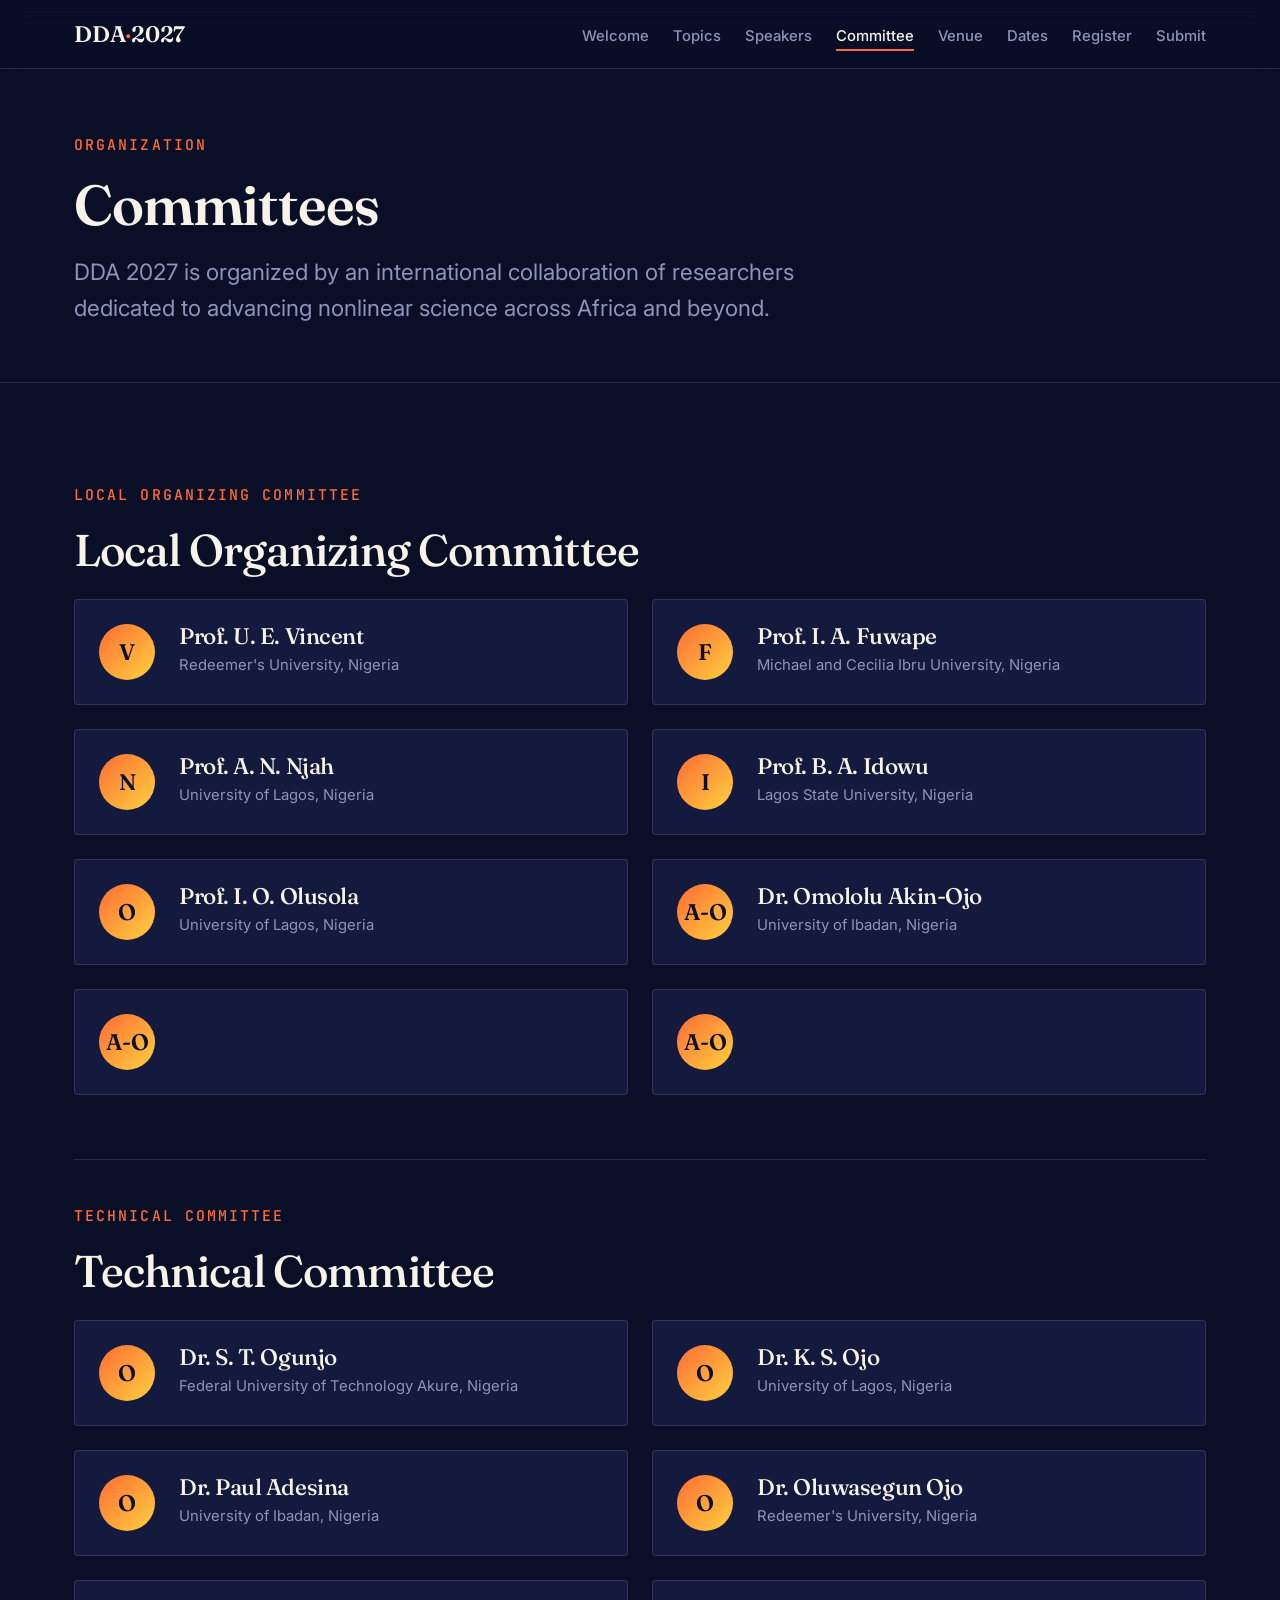
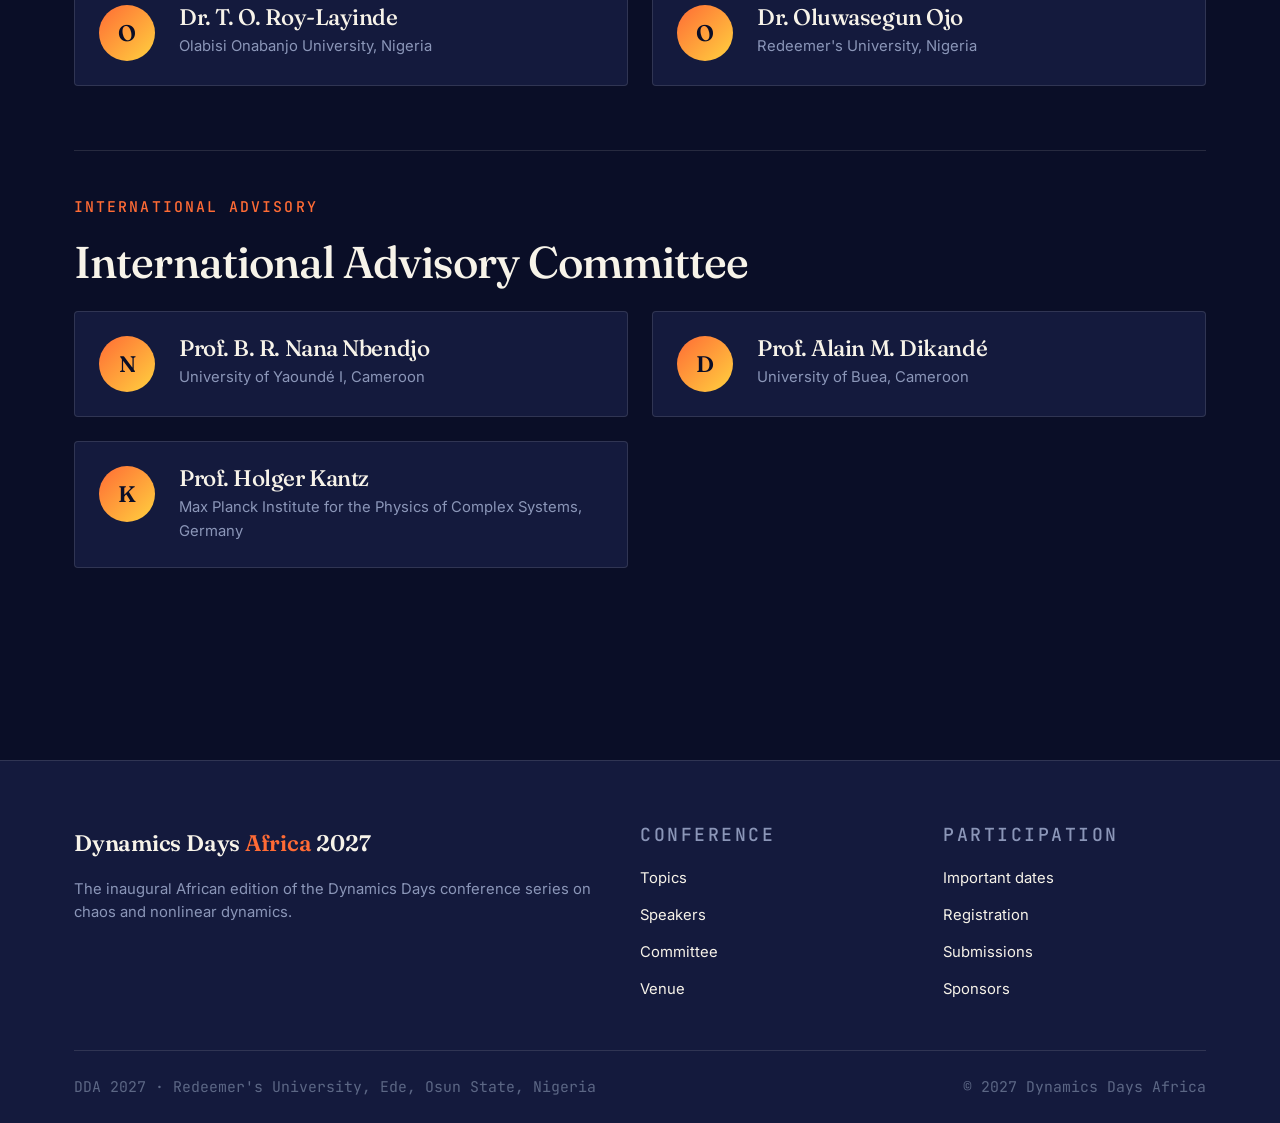
==== committee.html @ e95448a7 "Update committee.html" ====
<!DOCTYPE html>
<html lang="en">
<head>
  <meta charset="UTF-8">
  <meta name="viewport" content="width=device-width, initial-scale=1.0">
  <title>Committee · Dynamics Days Africa 2027</title>
  <meta name="description" content="Local organizing, technical, and international advisory committees for Dynamics Days Africa 2027.">
  <link rel="preconnect" href="https://fonts.googleapis.com">
  <link rel="preconnect" href="https://fonts.gstatic.com" crossorigin>
  <link href="https://fonts.googleapis.com/css2?family=Fraunces:opsz,wght@9..144,400;9..144,500;9..144,600;9..144,700&family=Inter:wght@400;500;600&family=JetBrains+Mono:wght@400;500&display=swap" rel="stylesheet">
  <link rel="stylesheet" href="css/style.css">
</head>
<body>

  <nav class="nav">
    <div class="nav-inner">
      <a href="index.html" class="nav-brand">DDA<span>·</span>2027</a>
      <button class="nav-toggle" aria-label="Menu">
        <svg viewBox="0 0 24 24" fill="none" stroke="currentColor" stroke-width="2"><line x1="3" y1="6" x2="21" y2="6"/><line x1="3" y1="12" x2="21" y2="12"/><line x1="3" y1="18" x2="21" y2="18"/></svg>
      </button>
      <ul class="nav-links">
        <li><a href="index.html">Welcome</a></li>
        <li><a href="topics.html">Topics</a></li>
        <li><a href="speakers.html">Speakers</a></li>
        <li><a href="committee.html">Committee</a></li>
        <li><a href="venue.html">Venue</a></li>
        <li><a href="dates.html">Dates</a></li>
        <li><a href="registration.html">Register</a></li>
        <li><a href="submission.html">Submit</a></li>
      </ul>
    </div>
  </nav>

  <header class="page-header">
    <div class="container">
      <span class="eyebrow">Organization</span>
      <h1>Committees</h1>
      <p>DDA 2027 is organized by an international collaboration of researchers dedicated to advancing nonlinear science across Africa and beyond.</p>
    </div>
  </header>

  <section class="section">
    <div class="container">
      <div style="margin-bottom: var(--gap-5);">
        <span class="eyebrow">Local Organizing Committee</span>
        <h2 style="margin-top: var(--gap-2); margin-bottom: var(--gap-3);">Local Organizing Committee</h2>
        <div class="grid grid-2">
          <div class="person-card">
            <div class="person-avatar">V</div>
            <div class="person-info">
              <h4>Prof. U. E. Vincent</h4>
              <div class="person-affiliation">Redeemer's University, Nigeria</div>
            </div>
          </div>
          <div class="person-card">
            <div class="person-avatar">F</div>
            <div class="person-info">
              <h4>Prof. I. A. Fuwape</h4>
              <div class="person-affiliation">Michael and Cecilia Ibru University, Nigeria</div>
            </div>
          </div>
          <div class="person-card">
            <div class="person-avatar">N</div>
            <div class="person-info">
              <h4>Prof. A. N. Njah</h4>
              <div class="person-affiliation">University of Lagos, Nigeria</div>
            </div>
          </div>
          <div class="person-card">
            <div class="person-avatar">I</div>
            <div class="person-info">
              <h4>Prof. B. A. Idowu </h4>
              <div class="person-affiliation">Lagos State University, Nigeria</div>
            </div>
          </div>
          <div class="person-card">
            <div class="person-avatar">O</div>
            <div class="person-info">
              <h4>Prof. I. O. Olusola</h4>
              <div class="person-affiliation">University of Lagos, Nigeria</div>
            </div>
          </div>
          <div class="person-card">
            <div class="person-avatar">A-O</div>
            <div class="person-info">
              <h4>Dr. Omololu Akin-Ojo</h4>
              <div class="person-affiliation">University of Ibadan, Nigeria</div>
            </div>
          </div>
          <div class="person-card">
            <div class="person-avatar">A-O</div>
            <div class="person-info">
              <h4></h4>
              <div class="person-affiliation"></div>
            </div>
          </div>
          <div class="person-card">
            <div class="person-avatar">A-O</div>
            <div class="person-info">
              <h4></h4>
              <div class="person-affiliation"></div>
            </div>
          </div>
          
        </div>
      </div>

      <div class="divider"></div>

      <div style="margin-bottom: var(--gap-5);">
        <span class="eyebrow">Technical committee</span>
        <h2 style="margin-top: var(--gap-2); margin-bottom: var(--gap-3);">Technical Committee</h2>
        <div class="grid grid-2">
          <div class="person-card">
            <div class="person-avatar">O</div>
            <div class="person-info">
              <h4>Dr. S. T. Ogunjo</h4>
              <div class="person-affiliation">Federal University of Technology Akure, Nigeria</div>
            </div>
          </div>
          <div class="person-card">
            <div class="person-avatar">O</div>
            <div class="person-info">
              <h4>Dr. K. S. Ojo</h4>
              <div class="person-affiliation">University of Lagos, Nigeria</div>
            </div>
          </div>
          <div class="person-card">
            <div class="person-avatar">O</div>
            <div class="person-info">
              <h4>Dr. Paul Adesina </h4>
              <div class="person-affiliation">University of Ibadan, Nigeria</div>
            </div>
          </div>
          <div class="person-card">
            <div class="person-avatar">O</div>
            <div class="person-info">
              <h4>Dr. Oluwasegun Ojo</h4>
              <div class="person-affiliation">Redeemer's University, Nigeria</div>
            </div>
          </div>
          <div class="person-card">
            <div class="person-avatar">O</div>
            <div class="person-info">
              <h4>Dr. T. O. Roy-Layinde</h4>
              <div class="person-affiliation">Olabisi Onabanjo University, Nigeria</div>
            </div>
          </div>
          <div class="person-card">
            <div class="person-avatar">O</div>
            <div class="person-info">
              <h4>Dr. Oluwasegun Ojo</h4>
              <div class="person-affiliation">Redeemer's University, Nigeria</div>
            </div>
          </div>
        </div>
      </div>

      <div class="divider"></div>

      <div>
        <span class="eyebrow">International advisory</span>
        <h2 style="margin-top: var(--gap-2); margin-bottom: var(--gap-3);">International Advisory Committee</h2>
        <div class="grid grid-2">
          <div class="person-card">
            <div class="person-avatar">N</div>
            <div class="person-info">
              <h4>Prof. B. R. Nana Nbendjo</h4>
              <div class="person-affiliation">University of Yaoundé I, Cameroon</div>
            </div>
          </div>
          <div class="person-card">
            <div class="person-avatar">D</div>
            <div class="person-info">
              <h4>Prof. Alain M. Dikandé</h4>
              <div class="person-affiliation">University of Buea, Cameroon</div>
            </div>
          </div>
          <div class="person-card">
            <div class="person-avatar">K</div>
            <div class="person-info">
              <h4>Prof. Holger Kantz</h4>
              <div class="person-affiliation">Max Planck Institute for the Physics of Complex Systems, Germany</div>
            </div>
          </div>
        </div>
      </div>
    </div>
  </section>

  <footer class="footer">
    <div class="container">
      <div class="footer-grid">
        <div>
          <div class="nav-brand" style="margin-bottom: var(--gap-2);">Dynamics Days <span>Africa</span> 2027</div>
          <p style="color: var(--ink-muted); font-size: var(--step--1);">The inaugural African edition of the Dynamics Days conference series on chaos and nonlinear dynamics.</p>
        </div>
        <div>
          <h4>Conference</h4>
          <ul>
            <li><a href="topics.html">Topics</a></li>
            <li><a href="speakers.html">Speakers</a></li>
            <li><a href="committee.html">Committee</a></li>
            <li><a href="venue.html">Venue</a></li>
          </ul>
        </div>
        <div>
          <h4>Participation</h4>
          <ul>
            <li><a href="dates.html">Important dates</a></li>
            <li><a href="registration.html">Registration</a></li>
            <li><a href="submission.html">Submissions</a></li>
            <li><a href="sponsors.html">Sponsors</a></li>
          </ul>
        </div>
      </div>
      <div class="footer-bottom">
        <div>DDA 2027 · Redeemer's University, Ede, Osun State, Nigeria</div>
        <div>© 2027 Dynamics Days Africa</div>
      </div>
    </div>
  </footer>

  <script src="js/main.js"></script>
</body>
</html>
---- css/style.css ----
/* ============================================================
   Dynamics Days Africa 2027 — Stylesheet
   ============================================================ */

:root {
  /* Palette */
  --bg: #0A0E27;
  --bg-elevated: #141A3D;
  --bg-surface: #1F2951;
  --ink: #F7F3E9;
  --ink-muted: #8B96B8;
  --ink-dim: #5C6785;
  --accent: #FF6B35;
  --accent-2: #40C9A2;
  --gold: #FFD23F;
  --rule: rgba(247, 243, 233, 0.12);

  /* Typography */
  --font-display: "Fraunces", "Playfair Display", Georgia, serif;
  --font-body: "Inter", -apple-system, BlinkMacSystemFont, "Segoe UI", sans-serif;
  --font-mono: "JetBrains Mono", "Menlo", "Courier New", monospace;

  /* Scale */
  --step--1: clamp(0.83rem, 0.80rem + 0.16vw, 0.94rem);
  --step-0: clamp(1rem, 0.95rem + 0.24vw, 1.13rem);
  --step-1: clamp(1.20rem, 1.13rem + 0.35vw, 1.42rem);
  --step-2: clamp(1.44rem, 1.34rem + 0.51vw, 1.80rem);
  --step-3: clamp(1.73rem, 1.60rem + 0.75vw, 2.28rem);
  --step-4: clamp(2.07rem, 1.90rem + 1.10vw, 2.89rem);
  --step-5: clamp(2.49rem, 2.24rem + 1.60vw, 3.66rem);
  --step-6: clamp(2.99rem, 2.65rem + 2.32vw, 4.64rem);

  /* Spacing */
  --gap-1: 0.5rem;
  --gap-2: 1rem;
  --gap-3: 1.5rem;
  --gap-4: 2.5rem;
  --gap-5: 4rem;
  --gap-6: 6rem;

  /* Container */
  --container: 1180px;
  --radius: 4px;
}

* {
  box-sizing: border-box;
  margin: 0;
  padding: 0;
}

html {
  scroll-behavior: smooth;
}

body {
  font-family: var(--font-body);
  font-size: var(--step-0);
  line-height: 1.6;
  color: var(--ink);
  background: var(--bg);
  min-height: 100vh;
  -webkit-font-smoothing: antialiased;
  -moz-osx-font-smoothing: grayscale;
  overflow-x: hidden;
}

/* ============================================================
   Typography
   ============================================================ */

h1, h2, h3, h4 {
  font-family: var(--font-display);
  font-weight: 500;
  line-height: 1.15;
  letter-spacing: -0.02em;
  color: var(--ink);
}

h1 { font-size: var(--step-6); font-weight: 600; }
h2 { font-size: var(--step-4); }
h3 { font-size: var(--step-2); }
h4 { font-size: var(--step-1); }

p {
  margin-bottom: var(--gap-2);
  color: var(--ink);
  max-width: 68ch;
}

a {
  color: var(--accent);
  text-decoration: none;
  transition: color 0.2s ease;
}

a:hover {
  color: var(--gold);
}

.eyebrow {
  font-family: var(--font-mono);
  font-size: var(--step--1);
  text-transform: uppercase;
  letter-spacing: 0.14em;
  color: var(--accent);
  font-weight: 500;
}

.mono {
  font-family: var(--font-mono);
  font-size: 0.94em;
  color: var(--ink-muted);
}

/* ============================================================
   Layout
   ============================================================ */

.container {
  max-width: var(--container);
  margin: 0 auto;
  padding: 0 var(--gap-3);
}

.section {
  padding: var(--gap-6) 0;
}

.section-tight {
  padding: var(--gap-5) 0;
}

/* ============================================================
   Navigation
   ============================================================ */

.nav {
  position: sticky;
  top: 0;
  z-index: 100;
  background: rgba(10, 14, 39, 0.85);
  backdrop-filter: blur(12px);
  -webkit-backdrop-filter: blur(12px);
  border-bottom: 1px solid var(--rule);
}

.nav-inner {
  max-width: var(--container);
  margin: 0 auto;
  padding: var(--gap-2) var(--gap-3);
  display: flex;
  align-items: center;
  justify-content: space-between;
  gap: var(--gap-3);
}

.nav-brand {
  font-family: var(--font-display);
  font-weight: 600;
  font-size: var(--step-1);
  color: var(--ink);
  letter-spacing: -0.01em;
}

.nav-brand span {
  color: var(--accent);
}

.nav-links {
  display: flex;
  gap: var(--gap-3);
  list-style: none;
  align-items: center;
}

.nav-links a {
  color: var(--ink-muted);
  font-size: var(--step--1);
  font-weight: 500;
  transition: color 0.2s ease;
  position: relative;
}

.nav-links a:hover,
.nav-links a.active {
  color: var(--ink);
}

.nav-links a.active::after {
  content: "";
  position: absolute;
  bottom: -6px;
  left: 0;
  right: 0;
  height: 2px;
  background: var(--accent);
}

.nav-toggle {
  display: none;
  background: none;
  border: none;
  color: var(--ink);
  cursor: pointer;
  padding: 0.5rem;
}

.nav-toggle svg {
  width: 24px;
  height: 24px;
}

/* ============================================================
   Hero
   ============================================================ */

.hero {
  position: relative;
  padding: var(--gap-6) 0 var(--gap-5);
  overflow: hidden;
}

.hero-inner {
  position: relative;
  z-index: 2;
  display: grid;
  grid-template-columns: 1fr 1fr;
  gap: var(--gap-5);
  align-items: center;
}

.hero-meta {
  font-family: var(--font-mono);
  font-size: var(--step--1);
  text-transform: uppercase;
  letter-spacing: 0.16em;
  color: var(--accent);
  margin-bottom: var(--gap-2);
  display: flex;
  align-items: center;
  gap: var(--gap-2);
}

.hero-meta::before {
  content: "";
  width: 40px;
  height: 1px;
  background: var(--accent);
}

.hero h1 {
  margin-bottom: var(--gap-3);
}

.hero h1 .accent {
  color: var(--accent);
  font-style: italic;
}

.hero-tagline {
  font-size: var(--step-1);
  color: var(--ink-muted);
  margin-bottom: var(--gap-4);
  max-width: 32ch;
  line-height: 1.5;
}

.hero-details {
  display: flex;
  gap: var(--gap-4);
  margin-bottom: var(--gap-4);
  flex-wrap: wrap;
}

.hero-detail {
  border-left: 2px solid var(--accent);
  padding-left: var(--gap-2);
}

.hero-detail-label {
  font-family: var(--font-mono);
  font-size: var(--step--1);
  text-transform: uppercase;
  letter-spacing: 0.1em;
  color: var(--ink-muted);
  margin-bottom: 0.25rem;
}

.hero-detail-value {
  font-family: var(--font-display);
  font-size: var(--step-2);
  font-weight: 500;
  color: var(--ink);
}

.hero-cta {
  display: flex;
  gap: var(--gap-2);
  flex-wrap: wrap;
}

.attractor {
  position: relative;
  width: 100%;
  aspect-ratio: 1 / 1;
  max-width: 500px;
  margin: 0 auto;
}

.attractor svg {
  width: 100%;
  height: 100%;
}

/* ============================================================
   Buttons
   ============================================================ */

.btn {
  display: inline-flex;
  align-items: center;
  gap: 0.5rem;
  padding: 0.85rem 1.5rem;
  font-family: var(--font-body);
  font-size: var(--step-0);
  font-weight: 500;
  border-radius: var(--radius);
  cursor: pointer;
  transition: all 0.2s ease;
  border: 1px solid transparent;
  text-decoration: none;
}

.btn-primary {
  background: var(--accent);
  color: var(--bg);
}

.btn-primary:hover {
  background: var(--gold);
  color: var(--bg);
  transform: translateY(-1px);
}

.btn-secondary {
  background: transparent;
  color: var(--ink);
  border-color: var(--rule);
}

.btn-secondary:hover {
  border-color: var(--ink);
  color: var(--ink);
}

/* ============================================================
   Content sections
   ============================================================ */

.section-header {
  margin-bottom: var(--gap-4);
  max-width: 40rem;
}

.section-header h2 {
  margin-bottom: var(--gap-2);
}

.section-header p {
  color: var(--ink-muted);
  font-size: var(--step-1);
}

.divider {
  height: 1px;
  background: var(--rule);
  margin: var(--gap-4) 0;
}

/* Card grids */

.grid {
  display: grid;
  gap: var(--gap-3);
}

.grid-2 { grid-template-columns: repeat(2, 1fr); }
.grid-3 { grid-template-columns: repeat(3, 1fr); }
.grid-4 { grid-template-columns: repeat(4, 1fr); }

.card {
  background: var(--bg-elevated);
  border: 1px solid var(--rule);
  border-radius: var(--radius);
  padding: var(--gap-3);
  transition: all 0.2s ease;
}

.card:hover {
  border-color: rgba(255, 107, 53, 0.3);
  transform: translateY(-2px);
}

.card-num {
  font-family: var(--font-mono);
  font-size: var(--step--1);
  color: var(--accent);
  margin-bottom: var(--gap-2);
}

.card h3 {
  font-size: var(--step-1);
  margin-bottom: var(--gap-1);
}

.card p {
  color: var(--ink-muted);
  font-size: var(--step-0);
  margin-bottom: 0;
}

/* Topics list — pill style */

.topics-grid {
  display: flex;
  flex-wrap: wrap;
  gap: var(--gap-1);
  margin-top: var(--gap-3);
}

.topic-pill {
  background: var(--bg-elevated);
  border: 1px solid var(--rule);
  border-radius: 999px;
  padding: 0.5rem 1rem;
  font-size: var(--step--1);
  color: var(--ink);
  transition: all 0.2s ease;
  font-family: var(--font-body);
}

.topic-pill:hover {
  border-color: var(--accent);
  color: var(--accent);
  cursor: default;
}

/* Speaker/committee card */

.person-card {
  background: var(--bg-elevated);
  border: 1px solid var(--rule);
  border-radius: var(--radius);
  padding: var(--gap-3);
  display: flex;
  gap: var(--gap-3);
  align-items: flex-start;
  transition: all 0.2s ease;
}

.person-card:hover {
  border-color: rgba(255, 107, 53, 0.3);
}

.person-avatar {
  width: 56px;
  height: 56px;
  border-radius: 50%;
  background: linear-gradient(135deg, var(--accent), var(--gold));
  color: var(--bg);
  display: flex;
  align-items: center;
  justify-content: center;
  font-family: var(--font-display);
  font-weight: 600;
  font-size: var(--step-1);
  flex-shrink: 0;
}

.person-info h4 {
  font-size: var(--step-1);
  margin-bottom: 0.25rem;
}

.person-affiliation {
  color: var(--ink-muted);
  font-size: var(--step--1);
}

/* Dates timeline */

.timeline {
  position: relative;
  padding-left: var(--gap-3);
}

.timeline::before {
  content: "";
  position: absolute;
  left: 0;
  top: 0;
  bottom: 0;
  width: 2px;
  background: var(--rule);
}

.timeline-item {
  position: relative;
  padding-bottom: var(--gap-4);
}

.timeline-item::before {
  content: "";
  position: absolute;
  left: calc(-1 * var(--gap-3) - 4px);
  top: 6px;
  width: 10px;
  height: 10px;
  border-radius: 50%;
  background: var(--accent);
  box-shadow: 0 0 0 3px var(--bg);
}

.timeline-item .mono {
  color: var(--accent);
  font-size: var(--step--1);
  text-transform: uppercase;
  letter-spacing: 0.1em;
  margin-bottom: 0.25rem;
  display: block;
}

.timeline-item h4 {
  font-size: var(--step-1);
  margin-bottom: 0.25rem;
}

.timeline-item p {
  color: var(--ink-muted);
  font-size: var(--step-0);
  margin-bottom: 0;
}

/* Registration fee table */

.fee-table {
  border: 1px solid var(--rule);
  border-radius: var(--radius);
  overflow: hidden;
}

.fee-row {
  display: grid;
  grid-template-columns: 2fr 1fr;
  padding: var(--gap-3);
  border-bottom: 1px solid var(--rule);
  align-items: center;
}

.fee-row:last-child {
  border-bottom: none;
}

.fee-row:hover {
  background: var(--bg-elevated);
}

.fee-label h4 {
  font-size: var(--step-1);
  margin-bottom: 0.25rem;
}

.fee-label p {
  color: var(--ink-muted);
  font-size: var(--step--1);
  margin-bottom: 0;
}

.fee-amount {
  font-family: var(--font-display);
  font-size: var(--step-3);
  font-weight: 500;
  color: var(--accent);
  text-align: right;
}

/* Footer */

.footer {
  background: var(--bg-elevated);
  padding: var(--gap-5) 0 var(--gap-3);
  border-top: 1px solid var(--rule);
  margin-top: var(--gap-6);
}

.footer-grid {
  display: grid;
  grid-template-columns: 2fr 1fr 1fr;
  gap: var(--gap-4);
  margin-bottom: var(--gap-4);
}

.footer h4 {
  font-size: var(--step-0);
  text-transform: uppercase;
  letter-spacing: 0.14em;
  font-family: var(--font-mono);
  color: var(--ink-muted);
  margin-bottom: var(--gap-2);
  font-weight: 500;
}

.footer ul {
  list-style: none;
}

.footer li {
  margin-bottom: 0.5rem;
}

.footer a {
  color: var(--ink);
  font-size: var(--step--1);
}

.footer a:hover {
  color: var(--accent);
}

.footer-bottom {
  padding-top: var(--gap-3);
  border-top: 1px solid var(--rule);
  display: flex;
  justify-content: space-between;
  align-items: center;
  color: var(--ink-dim);
  font-size: var(--step--1);
  font-family: var(--font-mono);
  flex-wrap: wrap;
  gap: var(--gap-2);
}

/* Page header (for non-index pages) */

.page-header {
  padding: var(--gap-5) 0 var(--gap-4);
  border-bottom: 1px solid var(--rule);
}

.page-header .eyebrow {
  margin-bottom: var(--gap-2);
  display: block;
}

.page-header h1 {
  font-size: var(--step-5);
  margin-bottom: var(--gap-2);
}

.page-header p {
  color: var(--ink-muted);
  font-size: var(--step-1);
  max-width: 50rem;
}

/* ============================================================
   Content prose blocks
   ============================================================ */

.prose {
  max-width: 42rem;
}

.prose p {
  margin-bottom: var(--gap-2);
  color: var(--ink);
}

.prose h3 {
  margin-top: var(--gap-4);
  margin-bottom: var(--gap-2);
  font-size: var(--step-2);
  color: var(--ink);
}

.prose ul {
  list-style: none;
  margin-bottom: var(--gap-3);
}

.prose ul li {
  padding-left: 1.5rem;
  position: relative;
  margin-bottom: 0.5rem;
  color: var(--ink);
}

.prose ul li::before {
  content: "→";
  position: absolute;
  left: 0;
  color: var(--accent);
  font-family: var(--font-mono);
}

.prose a {
  border-bottom: 1px solid var(--accent);
}

/* ============================================================
   Responsive
   ============================================================ */

@media (max-width: 900px) {
  .hero-inner {
    grid-template-columns: 1fr;
    text-align: left;
  }

  .attractor {
    max-width: 350px;
    order: -1;
  }

  .grid-3, .grid-4 {
    grid-template-columns: repeat(2, 1fr);
  }

  .footer-grid {
    grid-template-columns: 1fr 1fr;
  }
}

@media (max-width: 640px) {
  .nav-links {
    display: none;
    position: absolute;
    top: 100%;
    left: 0;
    right: 0;
    background: var(--bg-elevated);
    flex-direction: column;
    padding: var(--gap-2);
    gap: var(--gap-1);
    border-bottom: 1px solid var(--rule);
  }

  .nav-links.open {
    display: flex;
  }

  .nav-links a {
    padding: 0.75rem;
    width: 100%;
  }

  .nav-toggle {
    display: block;
  }

  .grid-2, .grid-3, .grid-4 {
    grid-template-columns: 1fr;
  }

  .footer-grid {
    grid-template-columns: 1fr;
  }

  .fee-row {
    grid-template-columns: 1fr;
    gap: var(--gap-1);
  }

  .fee-amount {
    text-align: left;
  }

  .hero-details {
    flex-direction: column;
    gap: var(--gap-2);
  }
}

@media (prefers-reduced-motion: reduce) {
  * {
    animation-duration: 0.01ms !important;
    transition-duration: 0.01ms !important;
  }
}
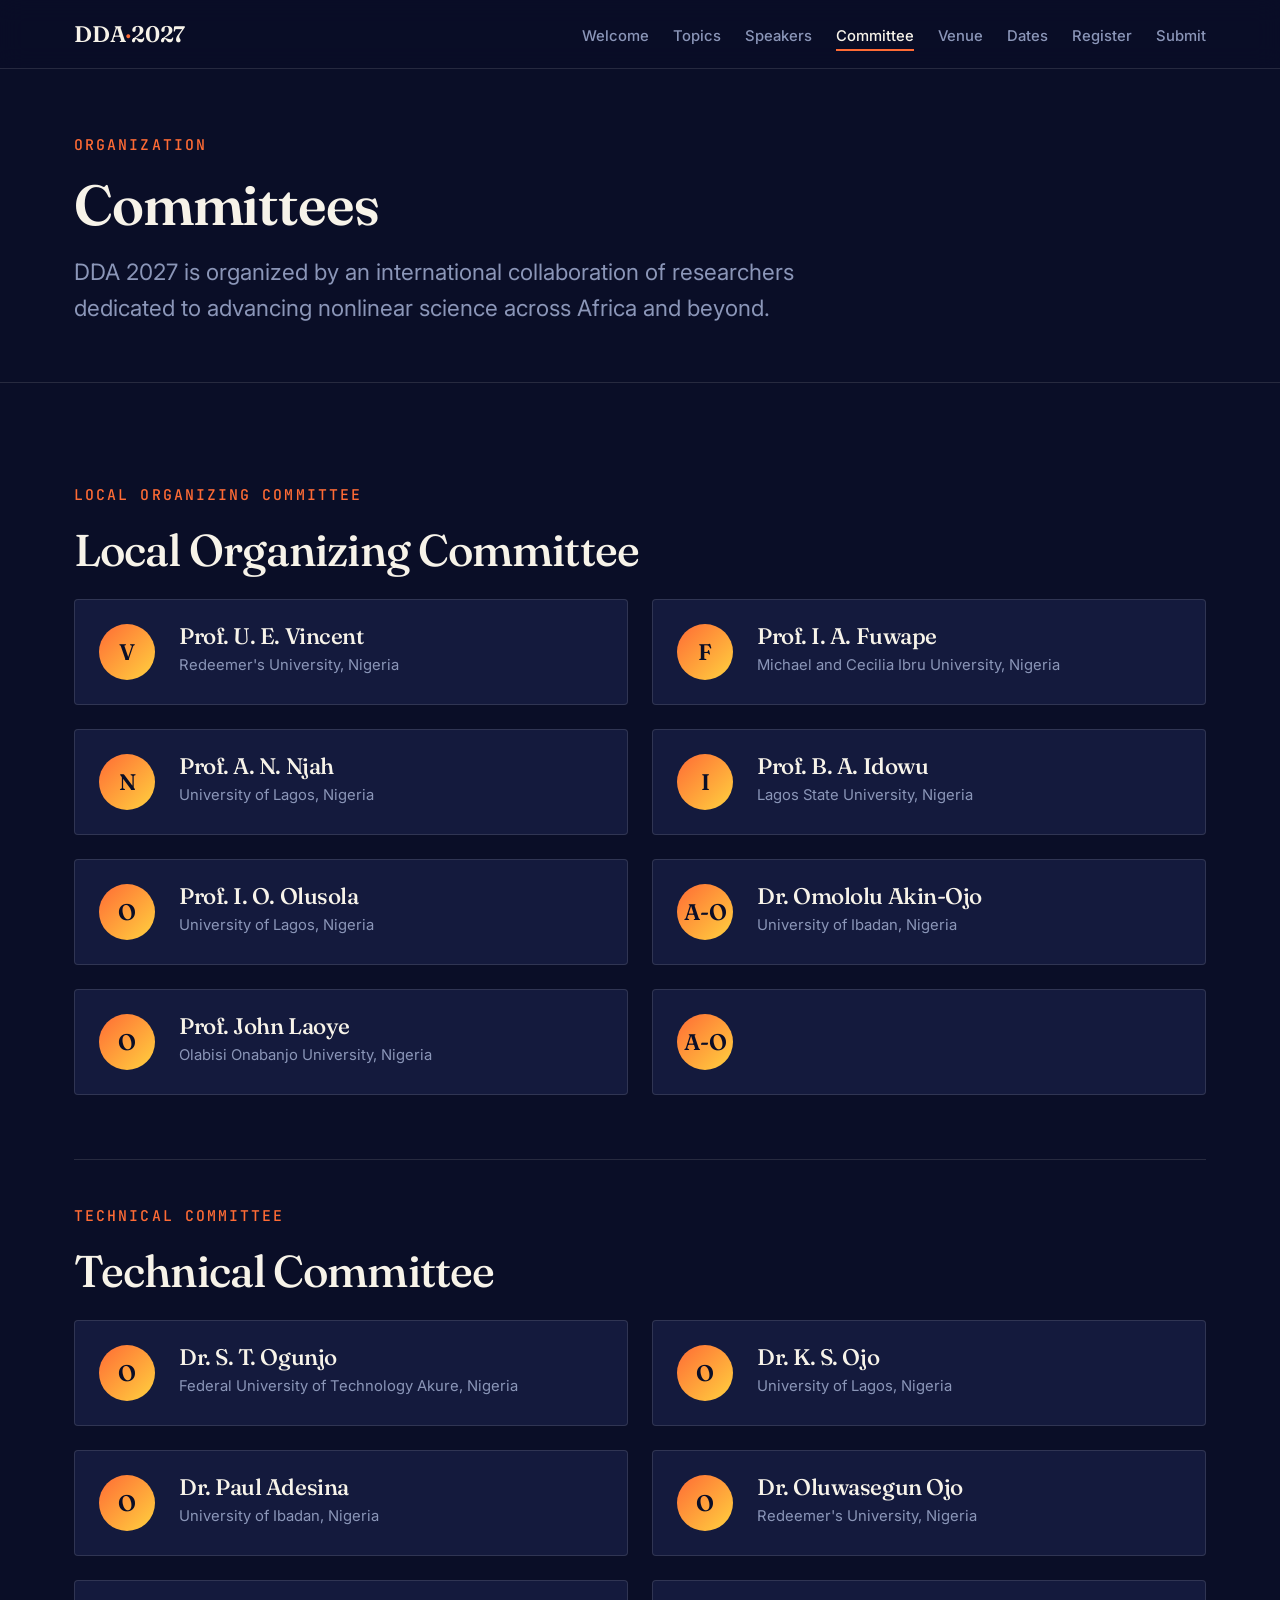
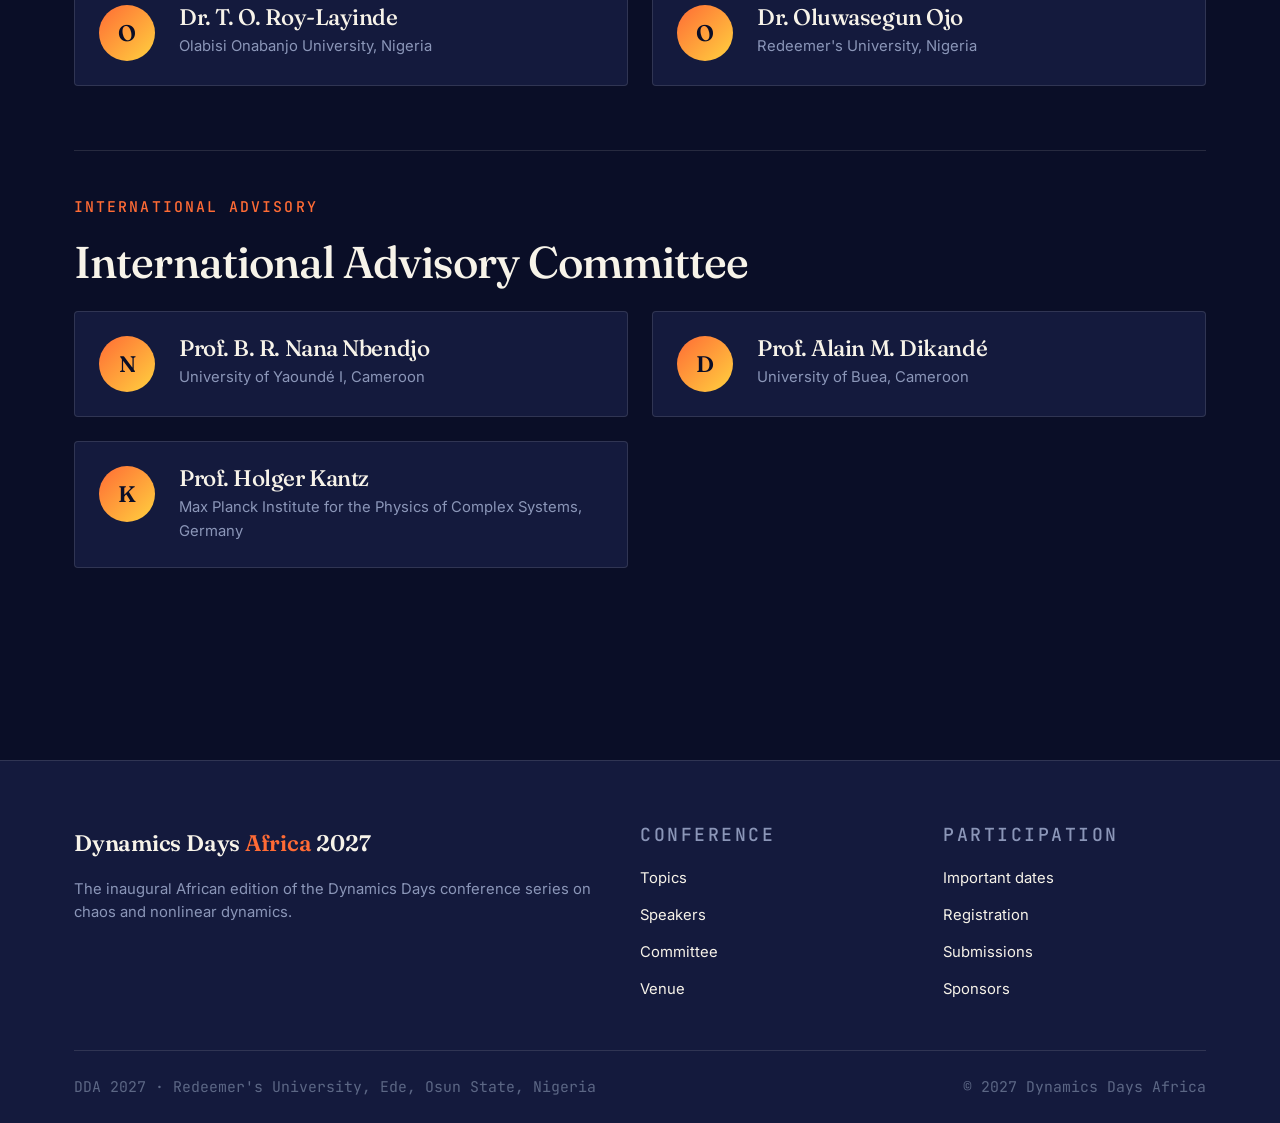
==== commit f925316c: "Update committee.html" ====
--- a/committee.html
+++ b/committee.html
@@ -88,10 +88,10 @@
             </div>
           </div>
           <div class="person-card">
-            <div class="person-avatar">A-O</div>
-            <div class="person-info">
-              <h4></h4>
-              <div class="person-affiliation"></div>
+            <div class="person-avatar">O</div>
+            <div class="person-info">
+              <h4>Prof. John Laoye </h4>
+              <div class="person-affiliation">Olabisi Onabanjo University, Nigeria</div>
             </div>
           </div>
           <div class="person-card">
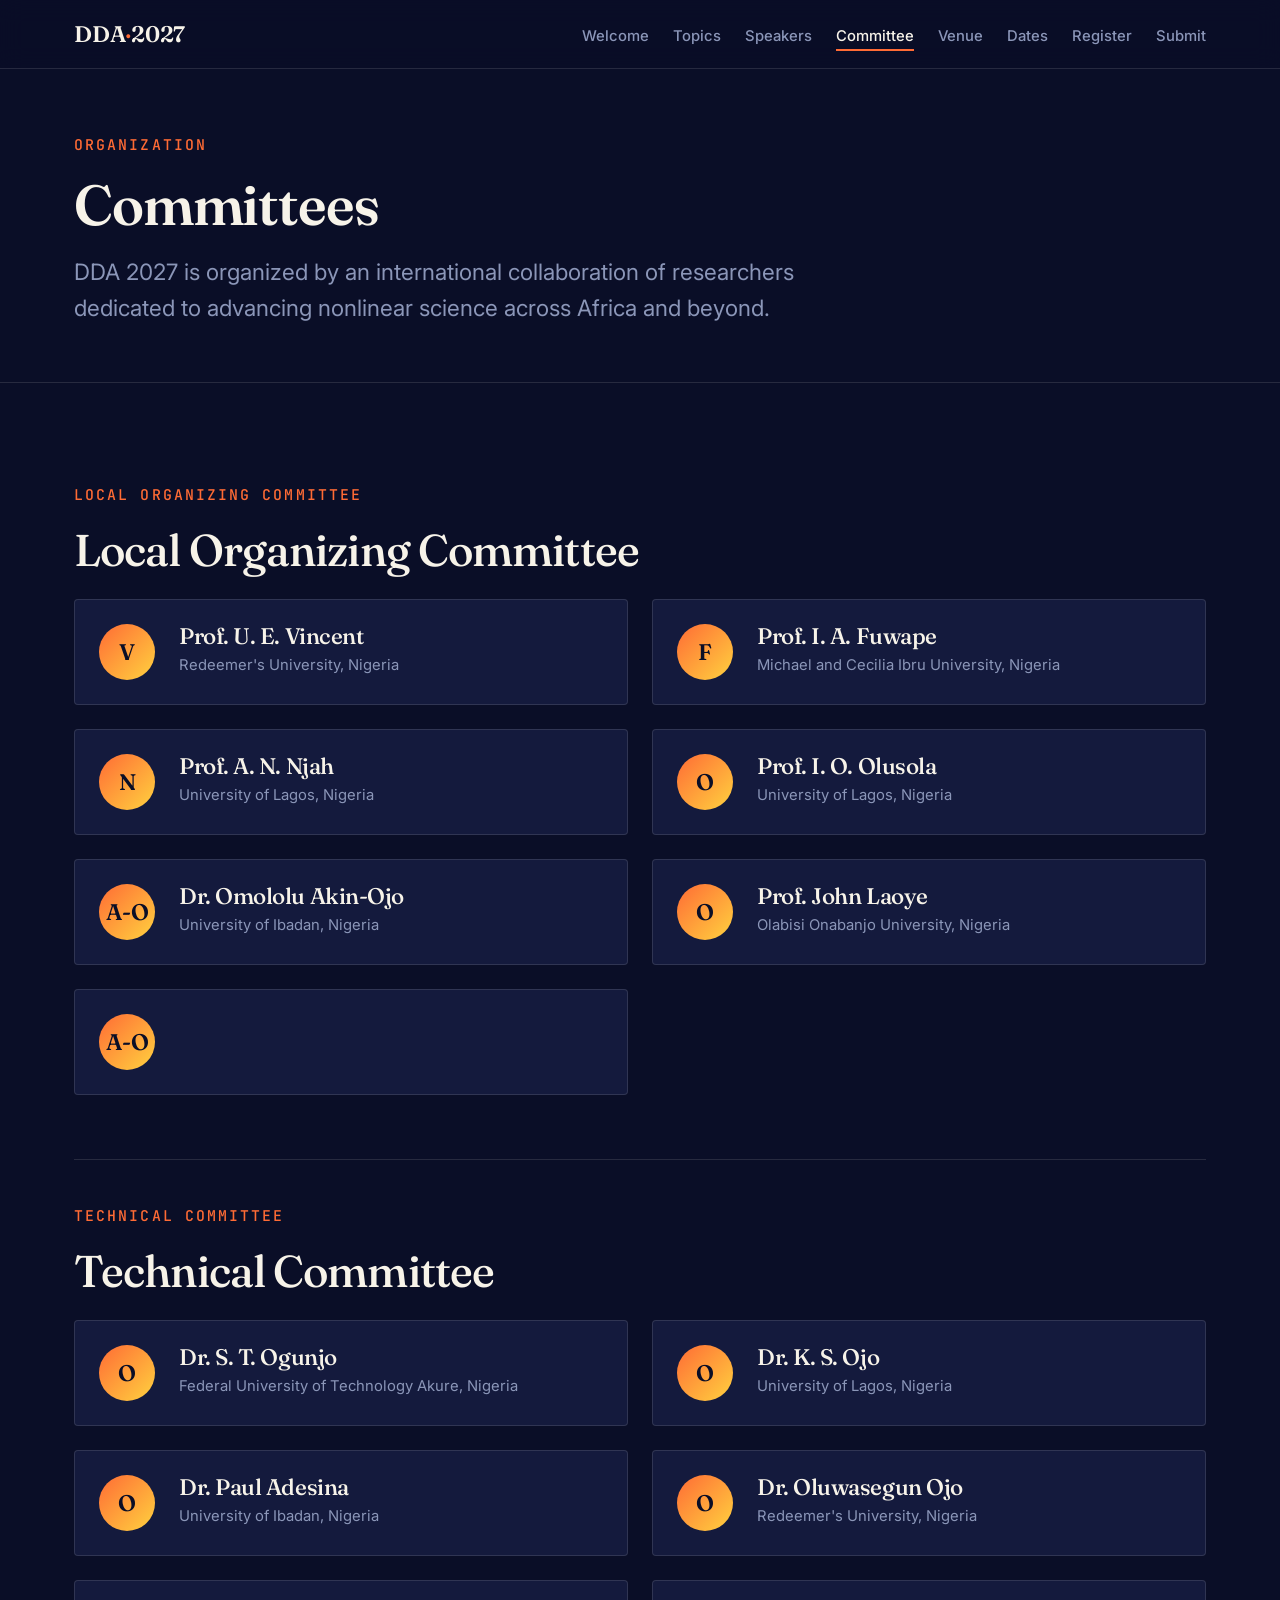
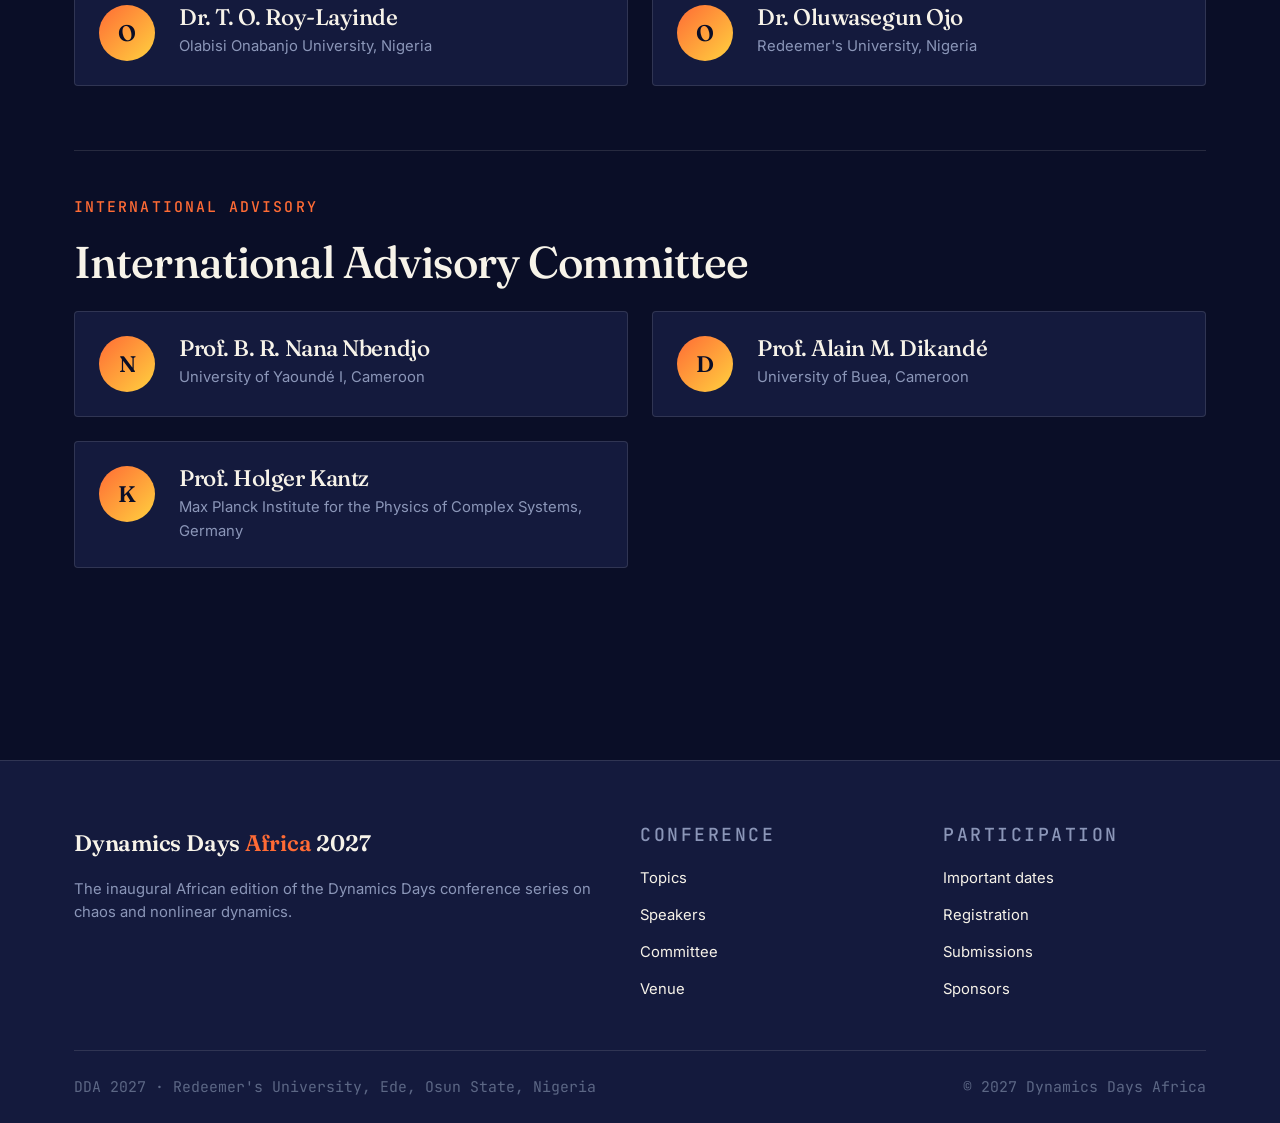
==== commit e37b8bc5: "Update committee.html" ====
--- a/committee.html
+++ b/committee.html
@@ -66,13 +66,7 @@
               <div class="person-affiliation">University of Lagos, Nigeria</div>
             </div>
           </div>
-          <div class="person-card">
-            <div class="person-avatar">I</div>
-            <div class="person-info">
-              <h4>Prof. B. A. Idowu </h4>
-              <div class="person-affiliation">Lagos State University, Nigeria</div>
-            </div>
-          </div>
+        
           <div class="person-card">
             <div class="person-avatar">O</div>
             <div class="person-info">
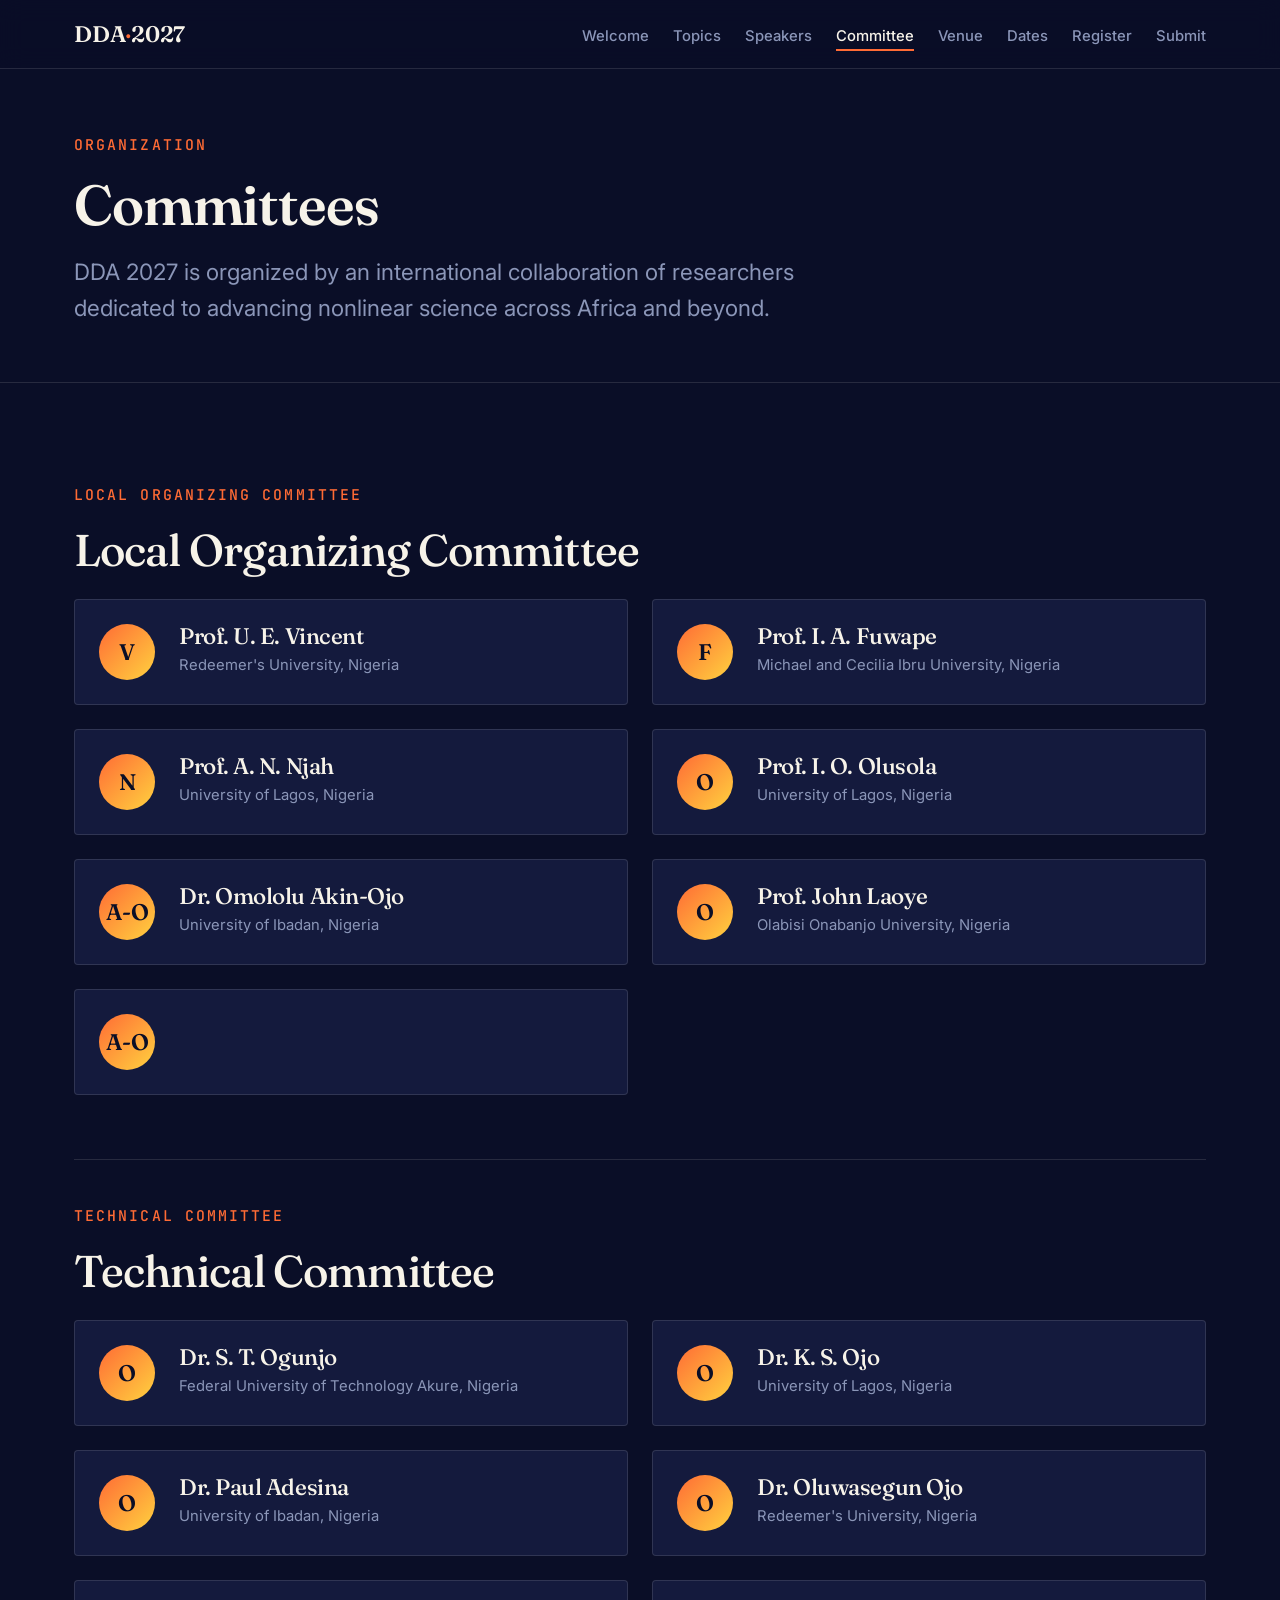
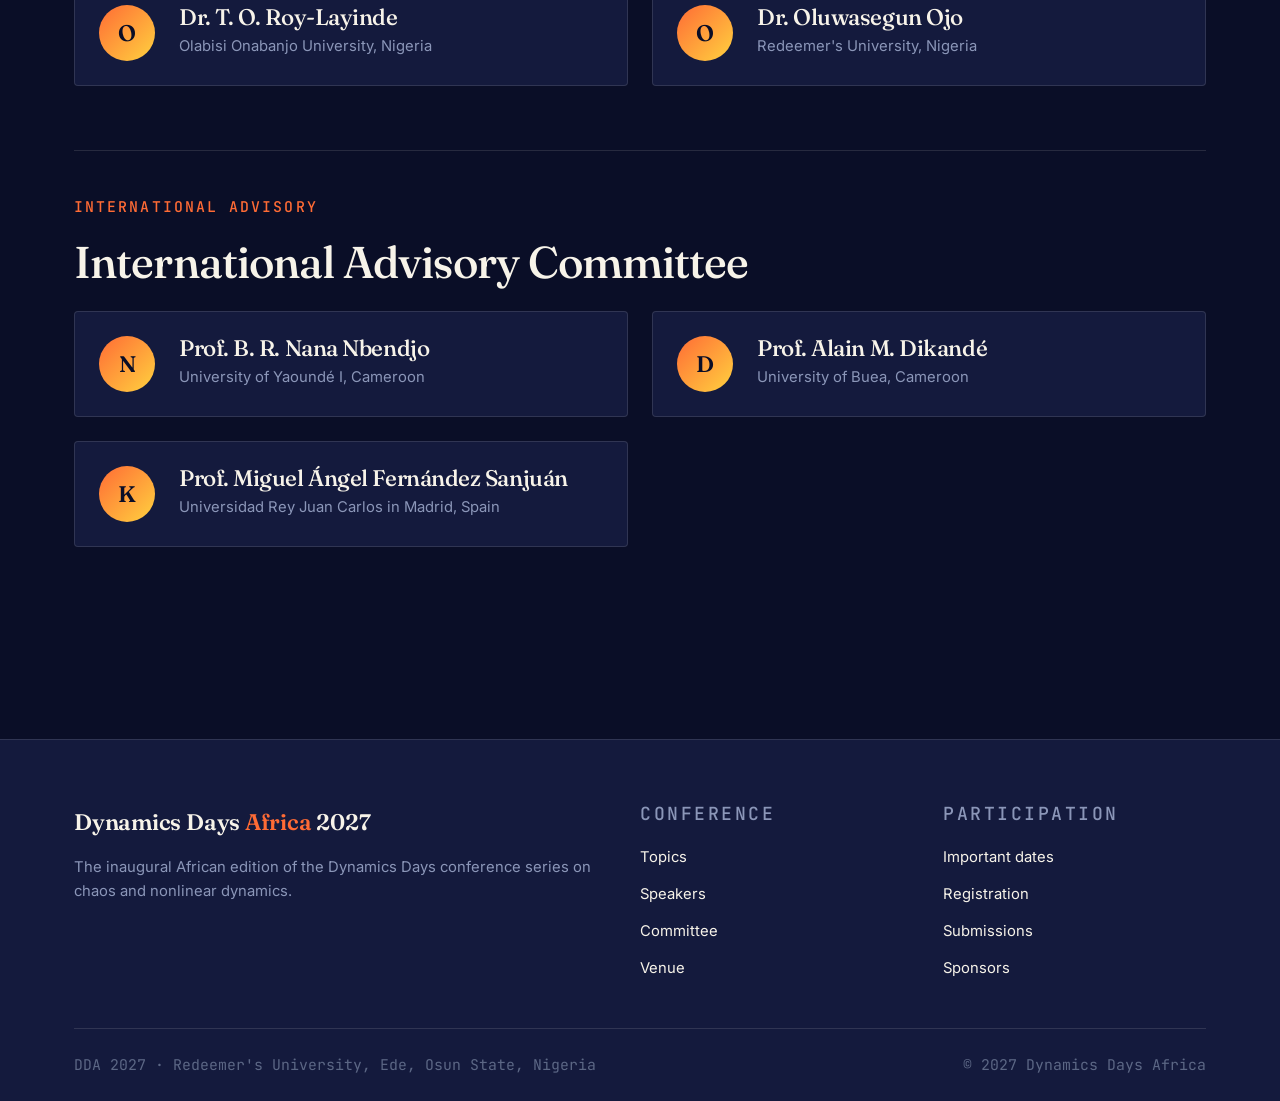
==== commit bf130321: "Update committee.html" ====
--- a/committee.html
+++ b/committee.html
@@ -173,8 +173,8 @@
           <div class="person-card">
             <div class="person-avatar">K</div>
             <div class="person-info">
-              <h4>Prof. Holger Kantz</h4>
-              <div class="person-affiliation">Max Planck Institute for the Physics of Complex Systems, Germany</div>
+              <h4> Prof. Miguel Ángel Fernández Sanjuán</h4>
+              <div class="person-affiliation">Universidad Rey Juan Carlos in Madrid, Spain</div>
             </div>
           </div>
         </div>
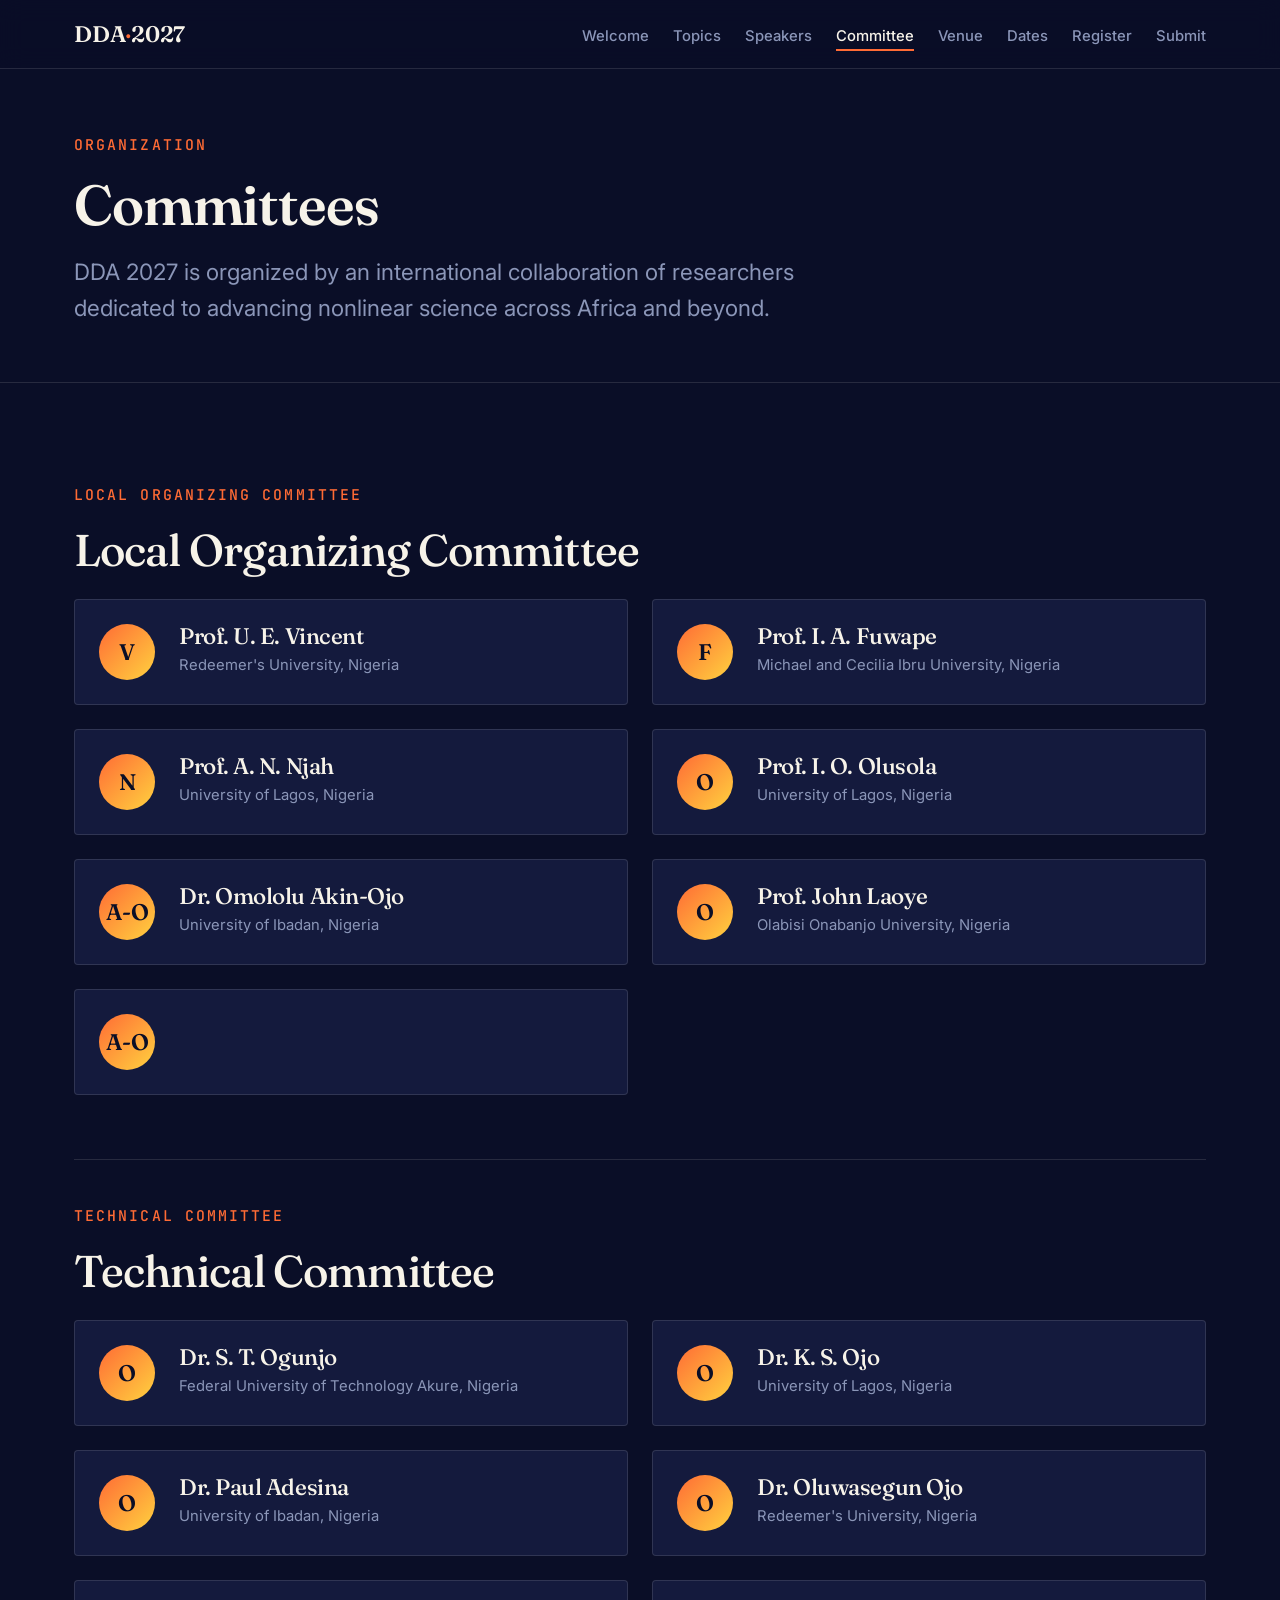
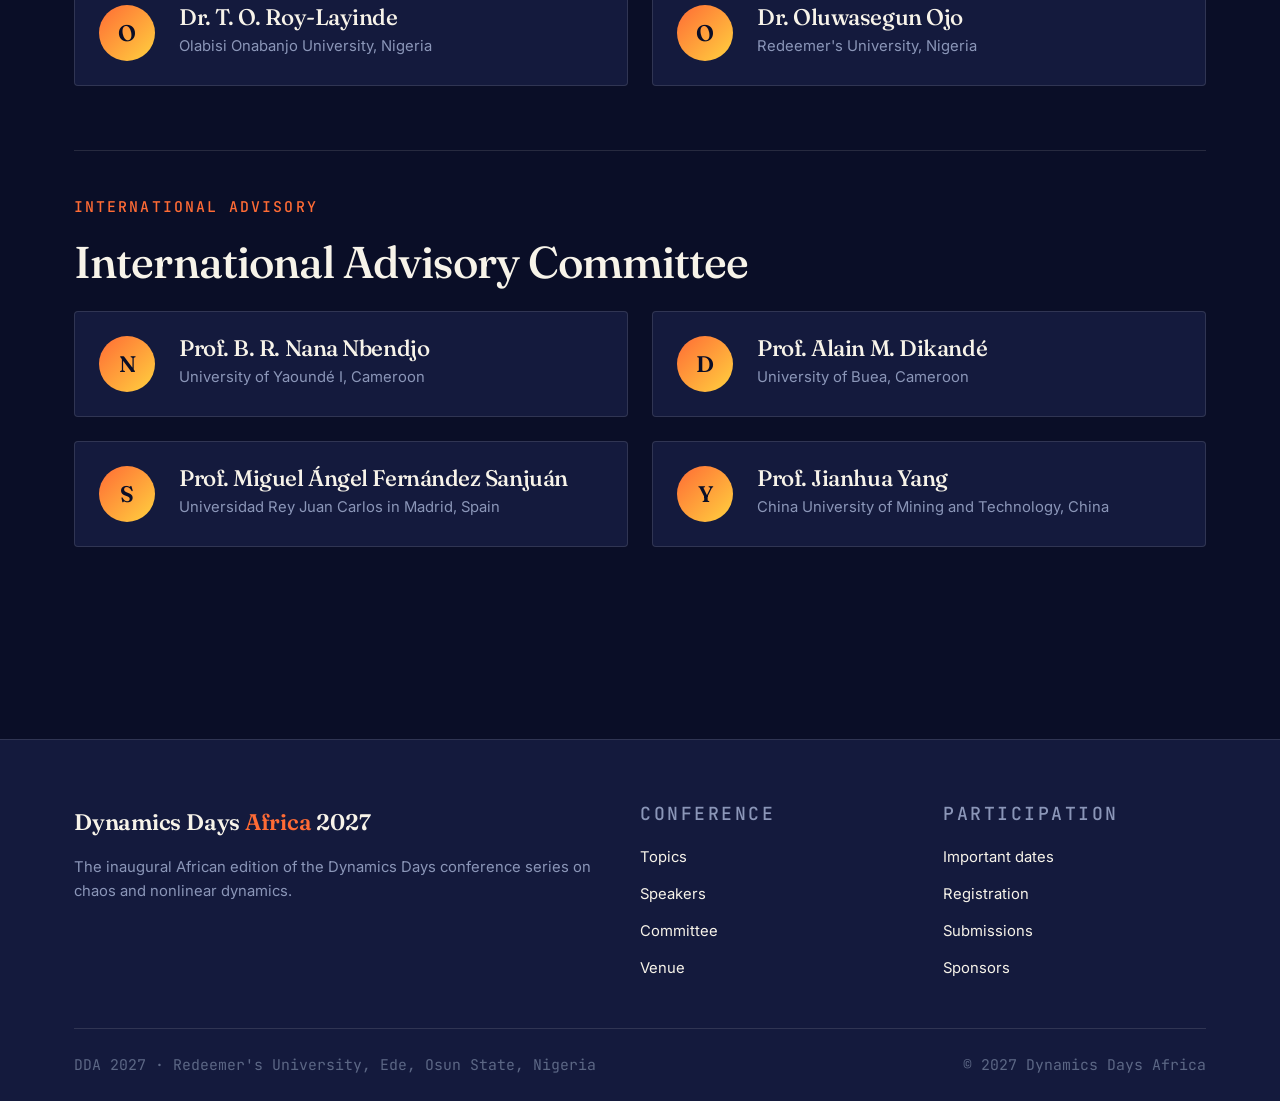
==== commit 6447db2f: "Update committee.html" ====
--- a/committee.html
+++ b/committee.html
@@ -171,12 +171,20 @@
             </div>
           </div>
           <div class="person-card">
-            <div class="person-avatar">K</div>
+            <div class="person-avatar">S</div>
             <div class="person-info">
               <h4> Prof. Miguel Ángel Fernández Sanjuán</h4>
               <div class="person-affiliation">Universidad Rey Juan Carlos in Madrid, Spain</div>
             </div>
           </div>
+          <div class="person-card">
+            <div class="person-avatar">Y</div>
+            <div class="person-info">
+              <h4>Prof. Jianhua Yang </h4>
+              <div class="person-affiliation">China University of Mining and Technology, China</div>
+            </div>
+          </div>
+          
         </div>
       </div>
     </div>
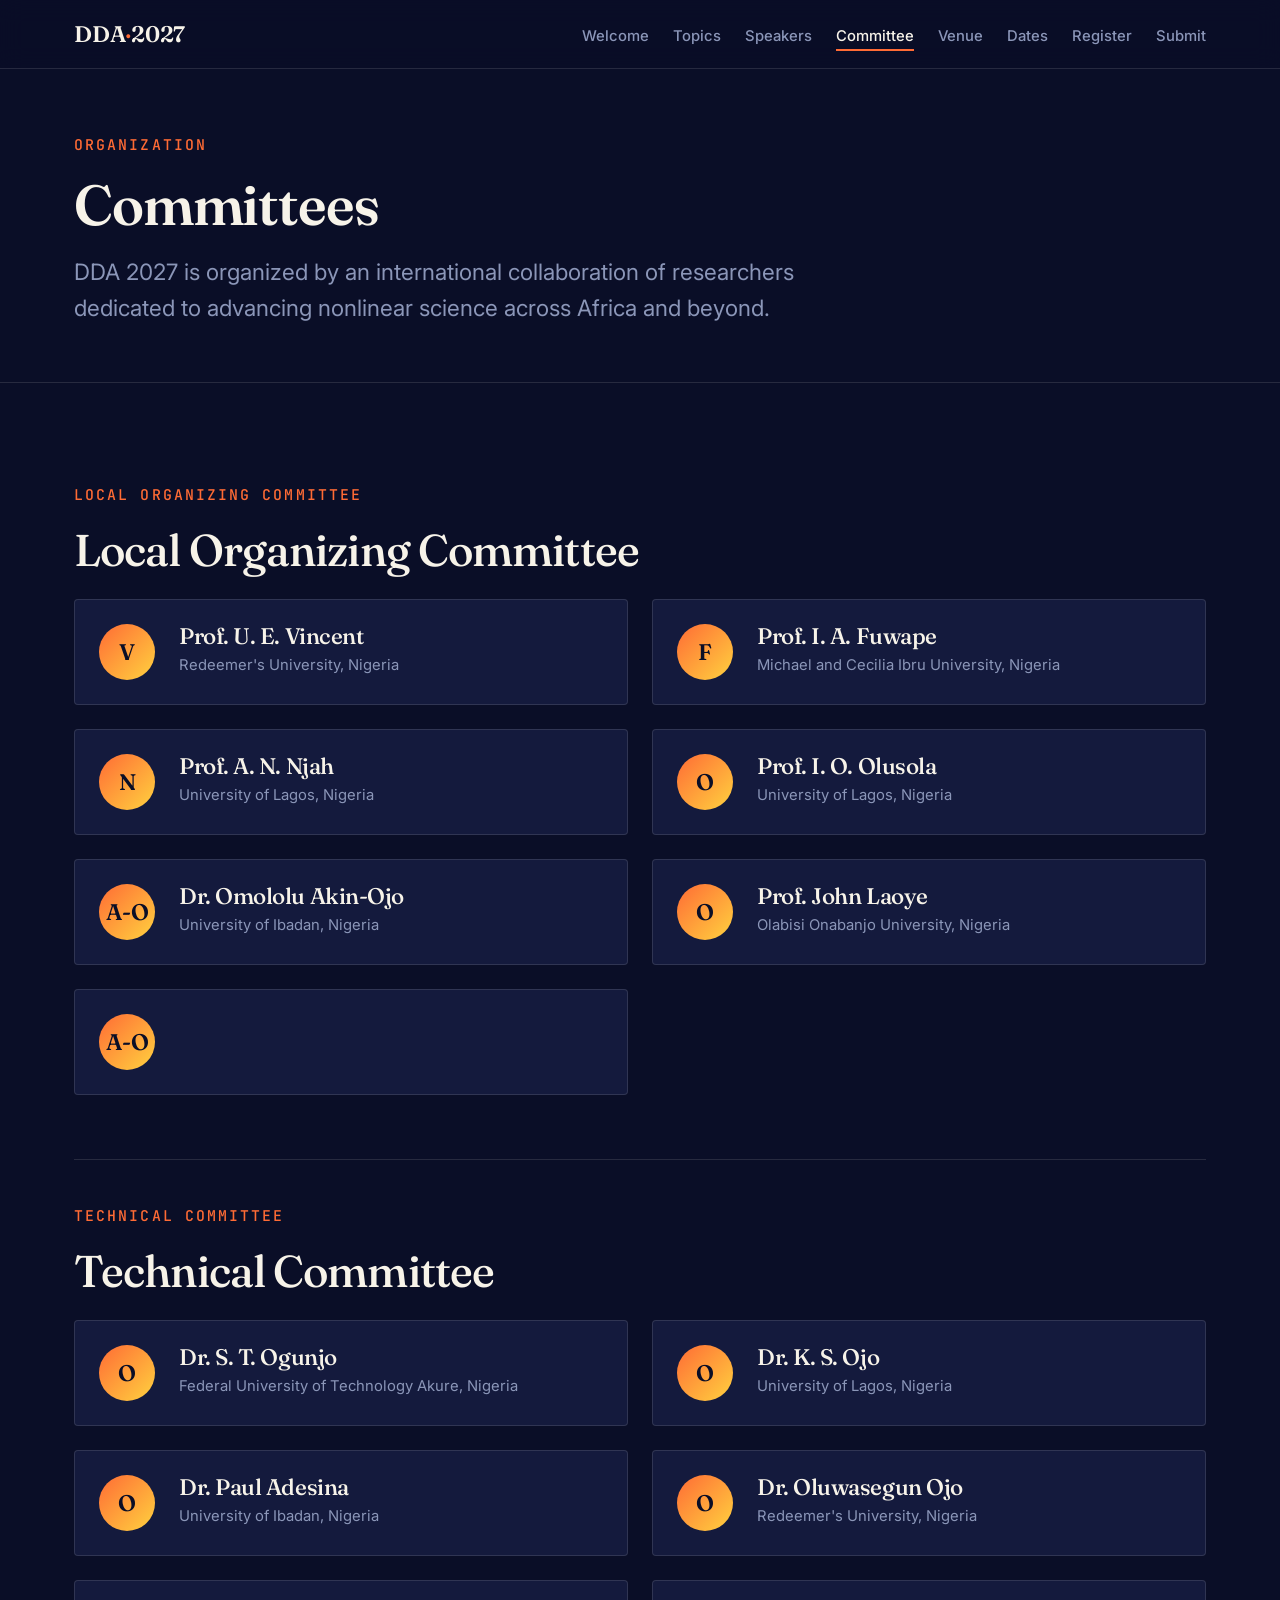
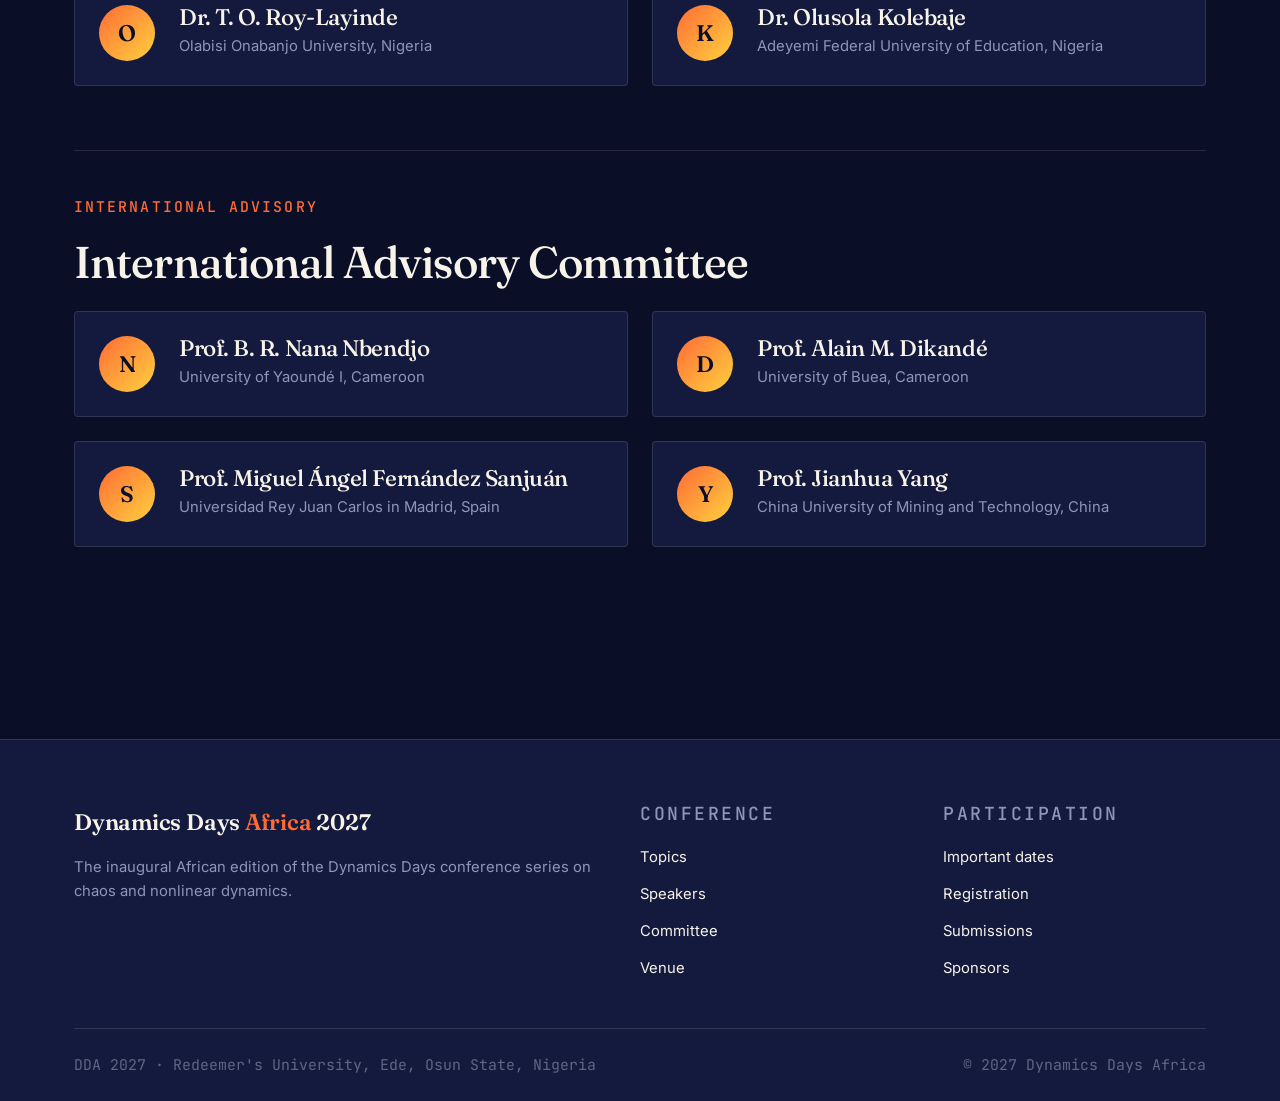
==== commit 3a4df622: "Update committee.html" ====
--- a/committee.html
+++ b/committee.html
@@ -141,10 +141,10 @@
             </div>
           </div>
           <div class="person-card">
-            <div class="person-avatar">O</div>
-            <div class="person-info">
-              <h4>Dr. Oluwasegun Ojo</h4>
-              <div class="person-affiliation">Redeemer's University, Nigeria</div>
+            <div class="person-avatar">K</div>
+            <div class="person-info">
+              <h4>Dr. Olusola Kolebaje </h4>
+              <div class="person-affiliation"> Adeyemi Federal University of Education, Nigeria</div>
             </div>
           </div>
         </div>
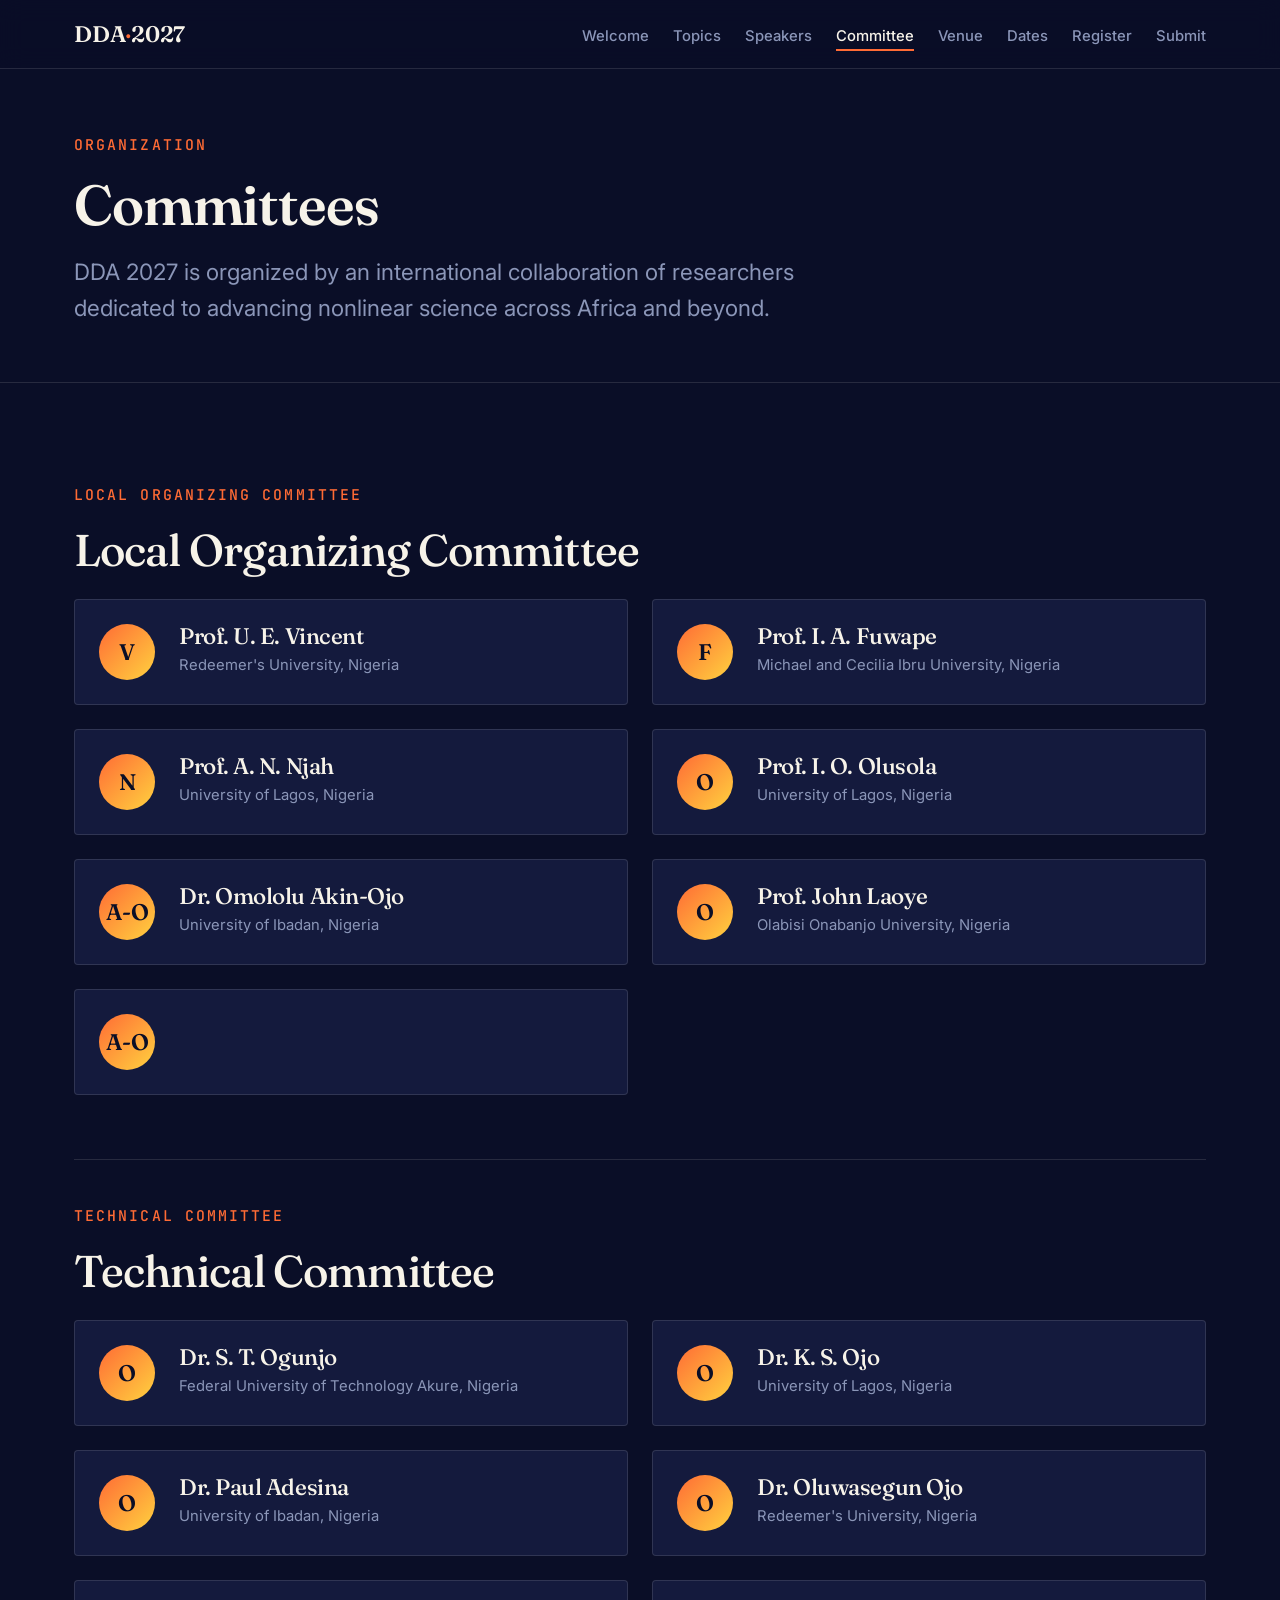
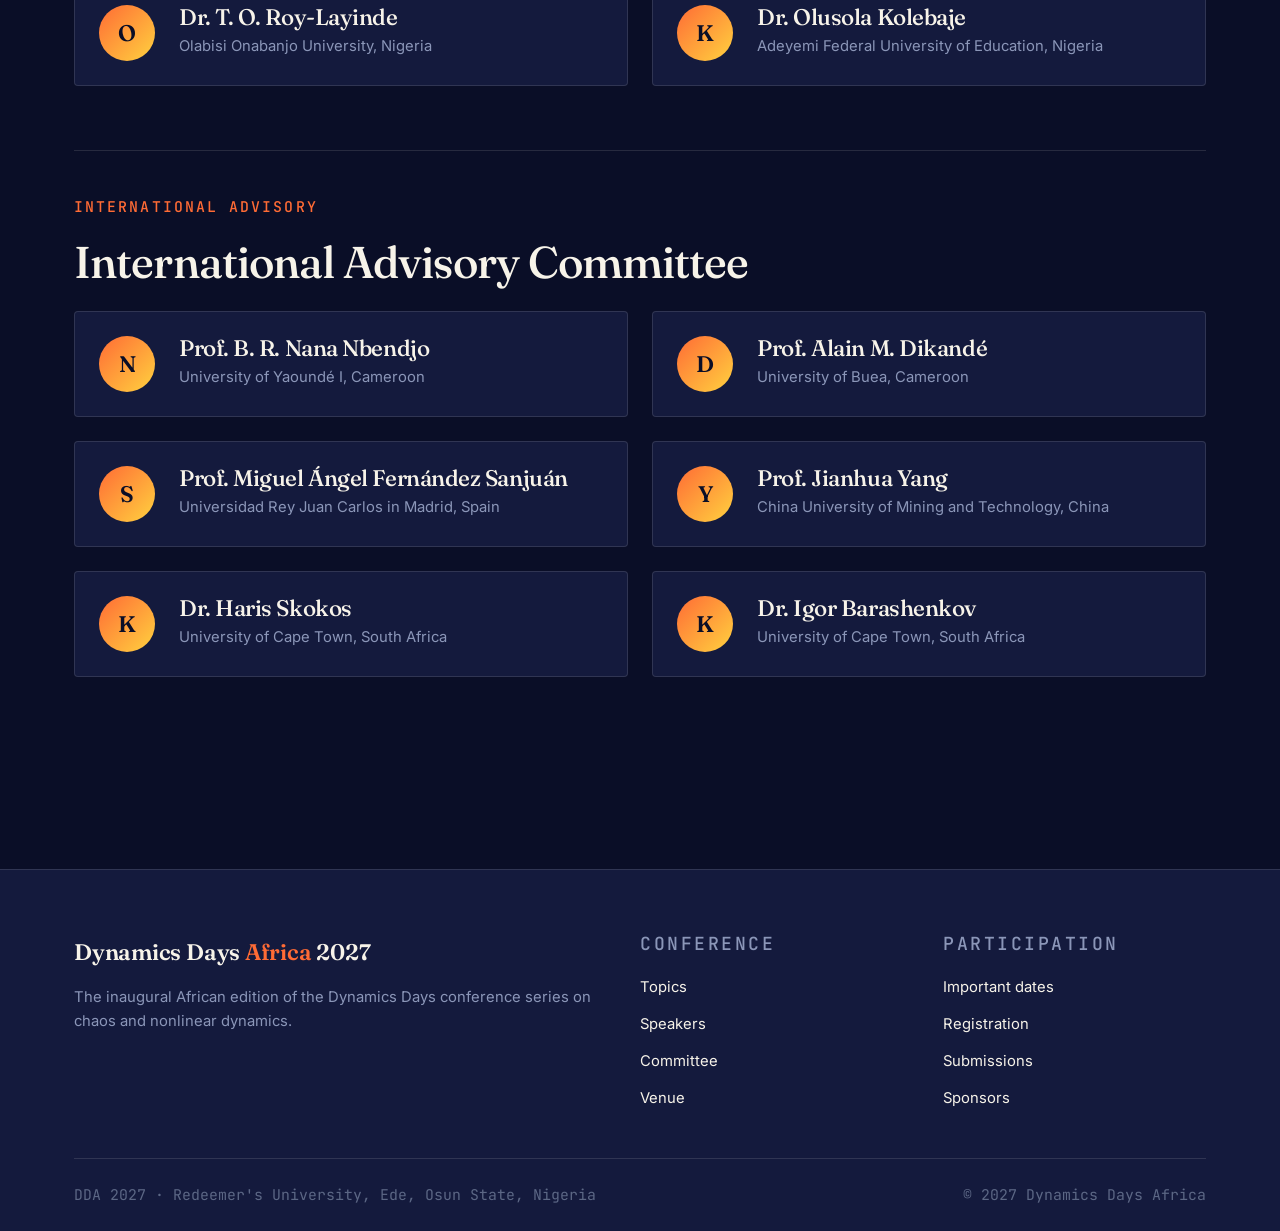
==== commit fd3bb33d: "Update committee.html" ====
--- a/committee.html
+++ b/committee.html
@@ -184,6 +184,20 @@
               <div class="person-affiliation">China University of Mining and Technology, China</div>
             </div>
           </div>
+           <div class="person-card">
+          <div class="person-avatar">K</div>
+          <div class="person-info">
+            <h4>Dr. Haris Skokos  </h4>
+            <div class="person-affiliation"> University of Cape Town, South Africa</div>
+          </div>
+        </div>
+        <div class="person-card">
+          <div class="person-avatar">K</div>
+          <div class="person-info">
+            <h4>Dr. Igor Barashenkov   </h4>
+            <div class="person-affiliation"> University of Cape Town, South Africa </div>
+          </div>
+        </div>
           
         </div>
       </div>
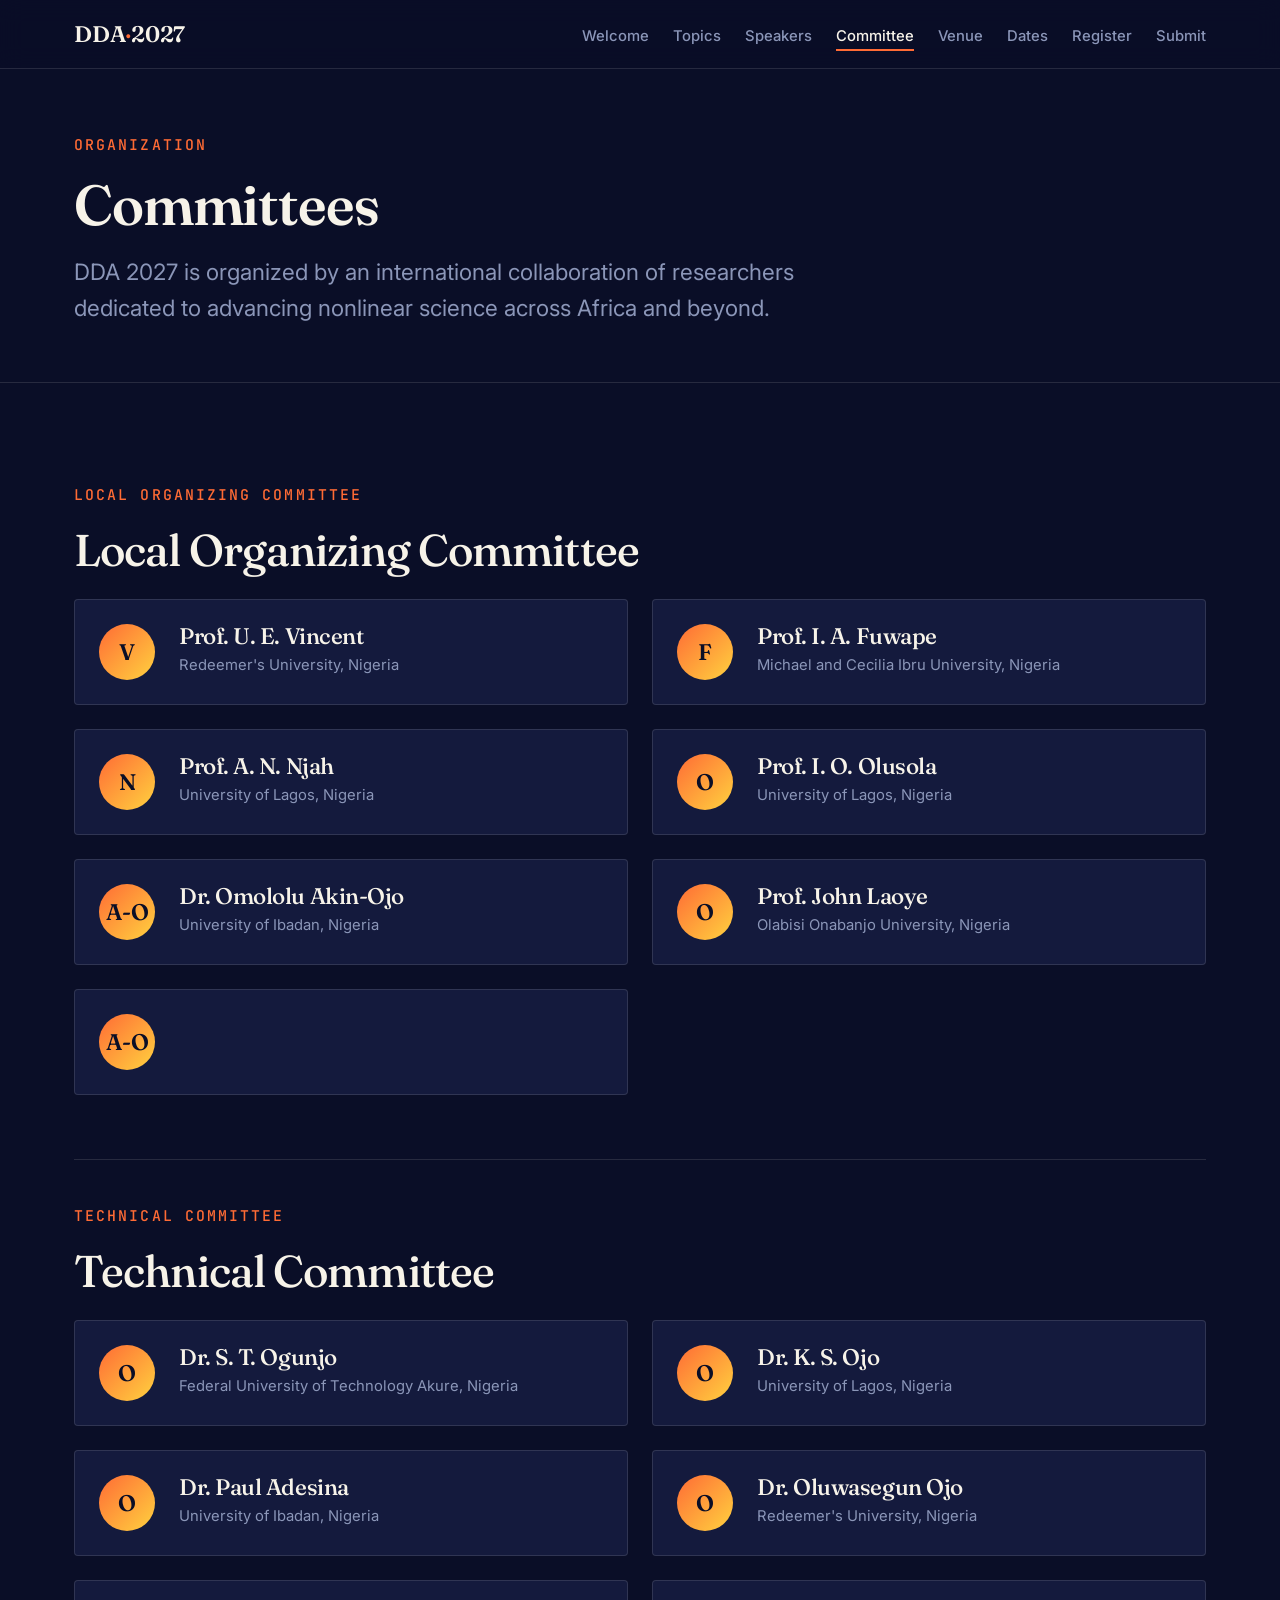
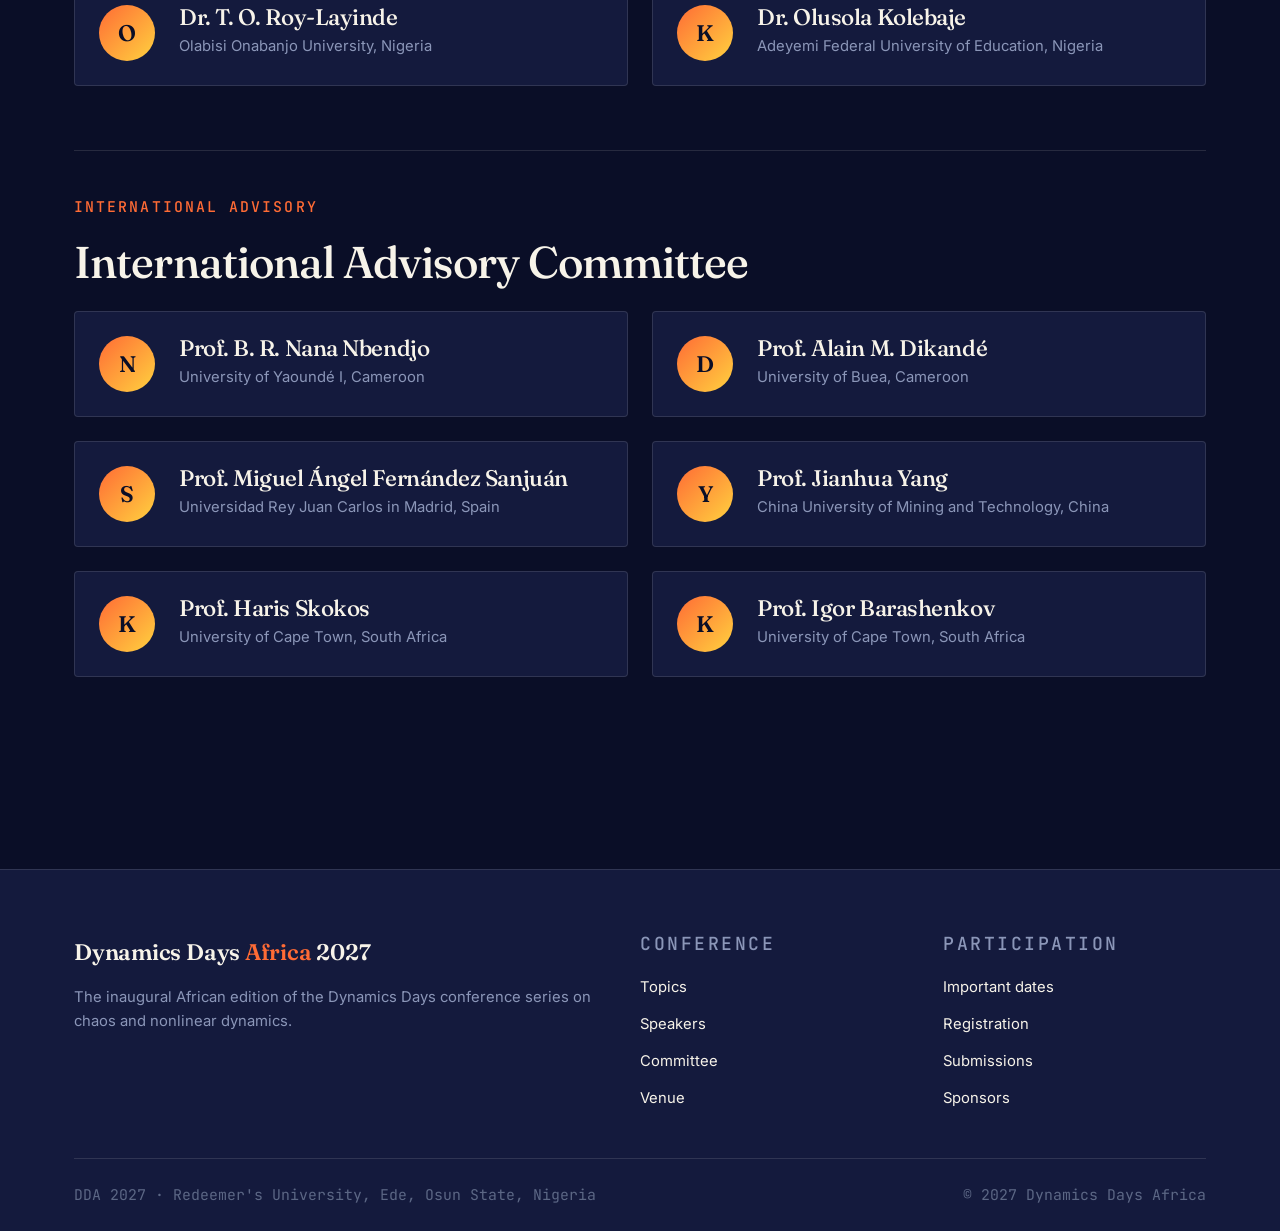
==== commit 89057d19: "Update committee.html" ====
--- a/committee.html
+++ b/committee.html
@@ -187,14 +187,14 @@
            <div class="person-card">
           <div class="person-avatar">K</div>
           <div class="person-info">
-            <h4>Dr. Haris Skokos  </h4>
+            <h4>Prof. Haris Skokos  </h4>
             <div class="person-affiliation"> University of Cape Town, South Africa</div>
           </div>
         </div>
         <div class="person-card">
           <div class="person-avatar">K</div>
           <div class="person-info">
-            <h4>Dr. Igor Barashenkov   </h4>
+            <h4>Prof. Igor Barashenkov   </h4>
             <div class="person-affiliation"> University of Cape Town, South Africa </div>
           </div>
         </div>
